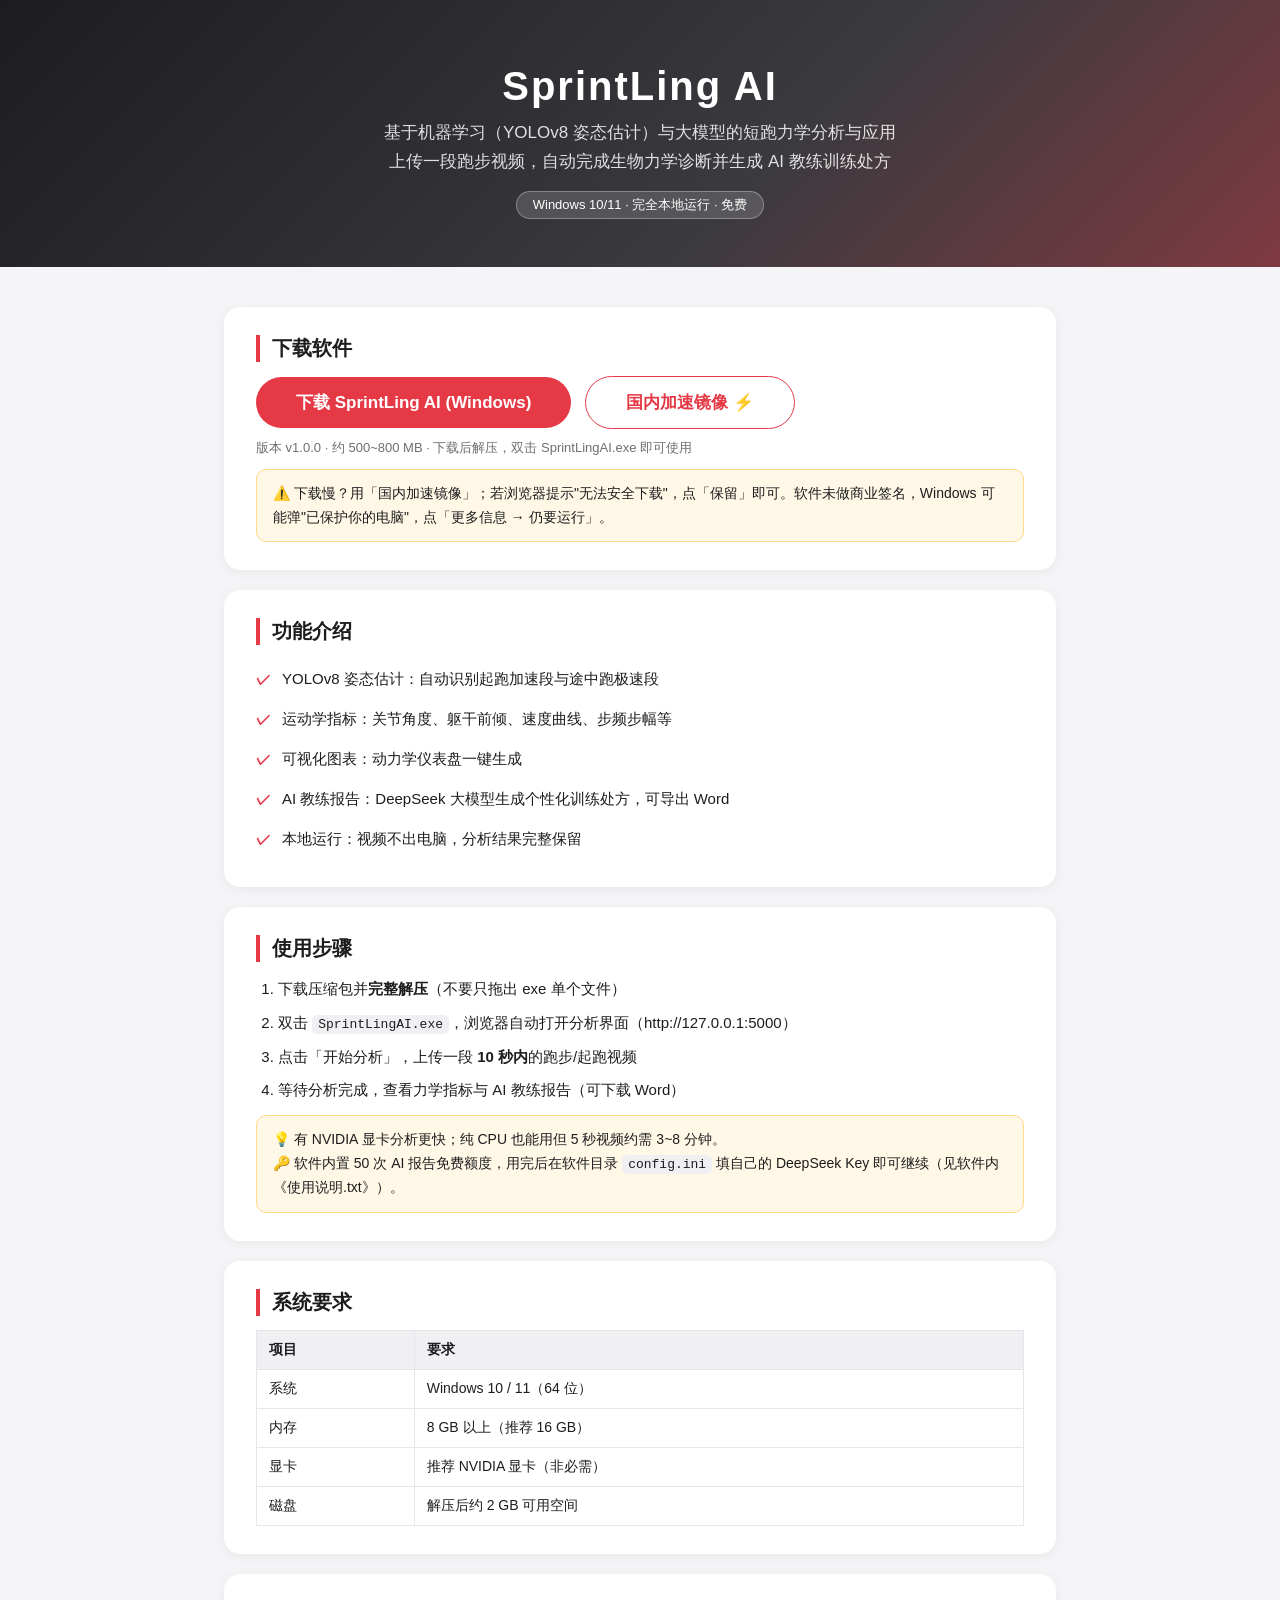
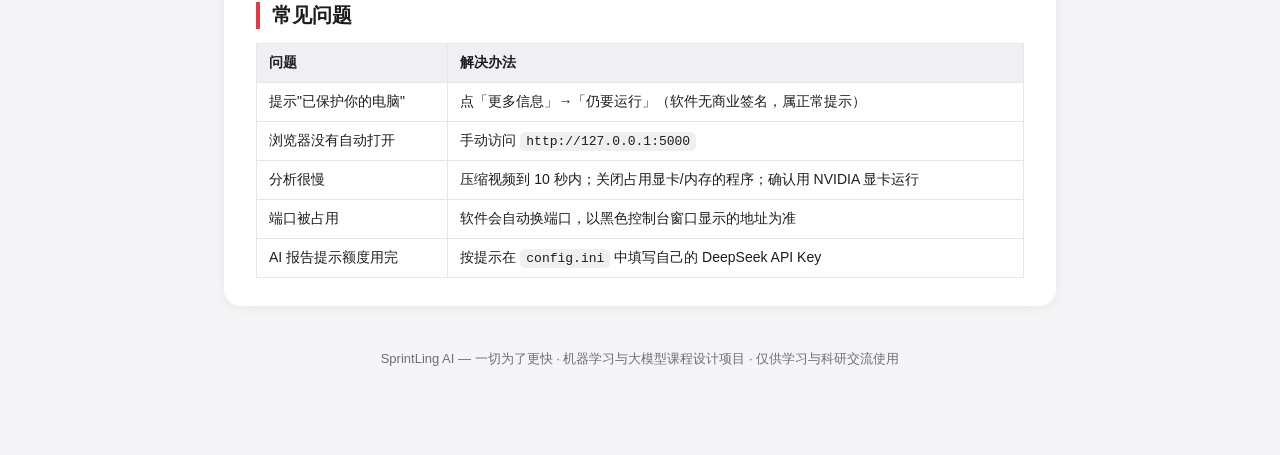
==== index.html @ 76957a2b "add index.html" ====
<!DOCTYPE html>
<html lang="zh-CN">
<head>
<meta charset="UTF-8">
<meta name="viewport" content="width=device-width, initial-scale=1.0">
<title>SprintLing AI 下载中心 — 短跑力学分析与应用</title>
<style>
  :root { --red:#e63946; --dark:#1d1d1f; --gray:#6e6e73; --bg:#f5f5f7; }
  * { margin:0; padding:0; box-sizing:border-box; }
  body { font-family:"PingFang SC","Microsoft YaHei",-apple-system,sans-serif; background:var(--bg); color:var(--dark); }
  .hero { background:linear-gradient(135deg,#1d1d1f 0%,#3a3a3f 60%,#e63946 160%); color:#fff; padding:64px 24px 48px; text-align:center; }
  .hero h1 { font-size:40px; letter-spacing:2px; margin-bottom:10px; }
  .hero p { font-size:17px; opacity:.85; max-width:640px; margin:0 auto; line-height:1.7; }
  .badge { display:inline-block; background:rgba(255,255,255,.15); border:1px solid rgba(255,255,255,.3); border-radius:999px; padding:4px 16px; font-size:13px; margin-top:14px; }
  .wrap { max-width:880px; margin:0 auto; padding:40px 24px 64px; }
  .card { background:#fff; border-radius:16px; padding:28px 32px; margin-bottom:20px; box-shadow:0 2px 12px rgba(0,0,0,.06); }
  .card h2 { font-size:20px; margin-bottom:14px; border-left:4px solid var(--red); padding-left:12px; }
  .btn { display:inline-block; background:var(--red); color:#fff; text-decoration:none; font-size:17px; font-weight:600; padding:14px 40px; border-radius:999px; transition:.2s; }
  .btn:hover { transform:translateY(-2px); box-shadow:0 6px 20px rgba(230,57,70,.35); }
  .btn.ghost { background:transparent; border:1.5px solid var(--red); color:var(--red); }
  .dl-row { display:flex; gap:14px; flex-wrap:wrap; align-items:center; }
  .meta { font-size:13px; color:var(--gray); margin-top:10px; }
  ul.features { list-style:none; }
  ul.features li { padding:8px 0 8px 26px; position:relative; font-size:15px; line-height:1.6; }
  ul.features li::before { content:"✓"; position:absolute; left:0; color:var(--red); font-weight:700; }
  ol.steps { padding-left:22px; }
  ol.steps li { margin:8px 0; font-size:15px; line-height:1.7; }
  .tip { background:#fff8e6; border:1px solid #ffd88a; border-radius:10px; padding:12px 16px; font-size:14px; margin-top:12px; line-height:1.7; }
  table { width:100%; border-collapse:collapse; font-size:14px; }
  td, th { border:1px solid #e5e5ea; padding:10px 12px; text-align:left; }
  th { background:#f0f0f3; }
  .footer { text-align:center; color:var(--gray); font-size:13px; padding:24px; }
  code { background:#f0f0f3; padding:2px 6px; border-radius:5px; font-size:13px; }
</style>
</head>
<body>

<div class="hero">
  <h1>SprintLing AI</h1>
  <p>基于机器学习（YOLOv8 姿态估计）与大模型的短跑力学分析与应用<br>上传一段跑步视频，自动完成生物力学诊断并生成 AI 教练训练处方</p>
  <div class="badge">Windows 10/11 · 完全本地运行 · 免费</div>
</div>

<div class="wrap">

  <div class="card">
    <h2>下载软件</h2>
    <div class="dl-row">
      <a class="btn" id="direct-link" href="#" data-repo="https://github.com/runlin1113/sprintling-ai">下载 SprintLing AI (Windows)</a>
      <a class="btn ghost" id="mirror-link" href="#" target="_blank" rel="noopener">国内加速镜像 ⚡</a>
    </div>
    <div class="meta" id="file-meta">版本 v1.0.0 · 约 500~800 MB · 下载后解压，双击 SprintLingAI.exe 即可使用</div>
    <div class="tip">⚠️ 下载慢？用「国内加速镜像」；若浏览器提示"无法安全下载"，点「保留」即可。软件未做商业签名，Windows 可能弹"已保护你的电脑"，点「更多信息 → 仍要运行」。</div>
  </div>

  <div class="card">
    <h2>功能介绍</h2>
    <ul class="features">
      <li>YOLOv8 姿态估计：自动识别起跑加速段与途中跑极速段</li>
      <li>运动学指标：关节角度、躯干前倾、速度曲线、步频步幅等</li>
      <li>可视化图表：动力学仪表盘一键生成</li>
      <li>AI 教练报告：DeepSeek 大模型生成个性化训练处方，可导出 Word</li>
      <li>本地运行：视频不出电脑，分析结果完整保留</li>
    </ul>
  </div>

  <div class="card">
    <h2>使用步骤</h2>
    <ol class="steps">
      <li>下载压缩包并<strong>完整解压</strong>（不要只拖出 exe 单个文件）</li>
      <li>双击 <code>SprintLingAI.exe</code>，浏览器自动打开分析界面（http://127.0.0.1:5000）</li>
      <li>点击「开始分析」，上传一段 <strong>10 秒内</strong>的跑步/起跑视频</li>
      <li>等待分析完成，查看力学指标与 AI 教练报告（可下载 Word）</li>
    </ol>
    <div class="tip">💡 有 NVIDIA 显卡分析更快；纯 CPU 也能用但 5 秒视频约需 3~8 分钟。<br>🔑 软件内置 50 次 AI 报告免费额度，用完后在软件目录 <code>config.ini</code> 填自己的 DeepSeek Key 即可继续（见软件内《使用说明.txt》）。</div>
  </div>

  <div class="card">
    <h2>系统要求</h2>
    <table>
      <tr><th>项目</th><th>要求</th></tr>
      <tr><td>系统</td><td>Windows 10 / 11（64 位）</td></tr>
      <tr><td>内存</td><td>8 GB 以上（推荐 16 GB）</td></tr>
      <tr><td>显卡</td><td>推荐 NVIDIA 显卡（非必需）</td></tr>
      <tr><td>磁盘</td><td>解压后约 2 GB 可用空间</td></tr>
    </table>
  </div>

  <div class="card">
    <h2>常见问题</h2>
    <table>
      <tr><th>问题</th><th>解决办法</th></tr>
      <tr><td>提示"已保护你的电脑"</td><td>点「更多信息」→「仍要运行」（软件无商业签名，属正常提示）</td></tr>
      <tr><td>浏览器没有自动打开</td><td>手动访问 <code>http://127.0.0.1:5000</code></td></tr>
      <tr><td>分析很慢</td><td>压缩视频到 10 秒内；关闭占用显卡/内存的程序；确认用 NVIDIA 显卡运行</td></tr>
      <tr><td>端口被占用</td><td>软件会自动换端口，以黑色控制台窗口显示的地址为准</td></tr>
      <tr><td>AI 报告提示额度用完</td><td>按提示在 <code>config.ini</code> 中填写自己的 DeepSeek API Key</td></tr>
    </table>
  </div>

  <div class="footer">SprintLing AI — 一切为了更快 · 机器学习与大模型课程设计项目 · 仅供学习与科研交流使用</div>
</div>

<script>
  // 下载链接在页面发布后由发布脚本注入（GitHub Release 资产直链 + ghproxy 镜像）
  // 兜底：无注入时跳转仓库 Release 页
  (function(){
    var base = document.getElementById('direct-link').getAttribute('data-repo');
    if (!base) return;
    var asset = base + '/releases/latest/download/SprintLingAI_Windows_v1.0.0.zip';
    document.getElementById('direct-link').href = asset;
    document.getElementById('mirror-link').href = 'https://ghproxy.net/' + asset;
  })();
</script>
</body>
</html>
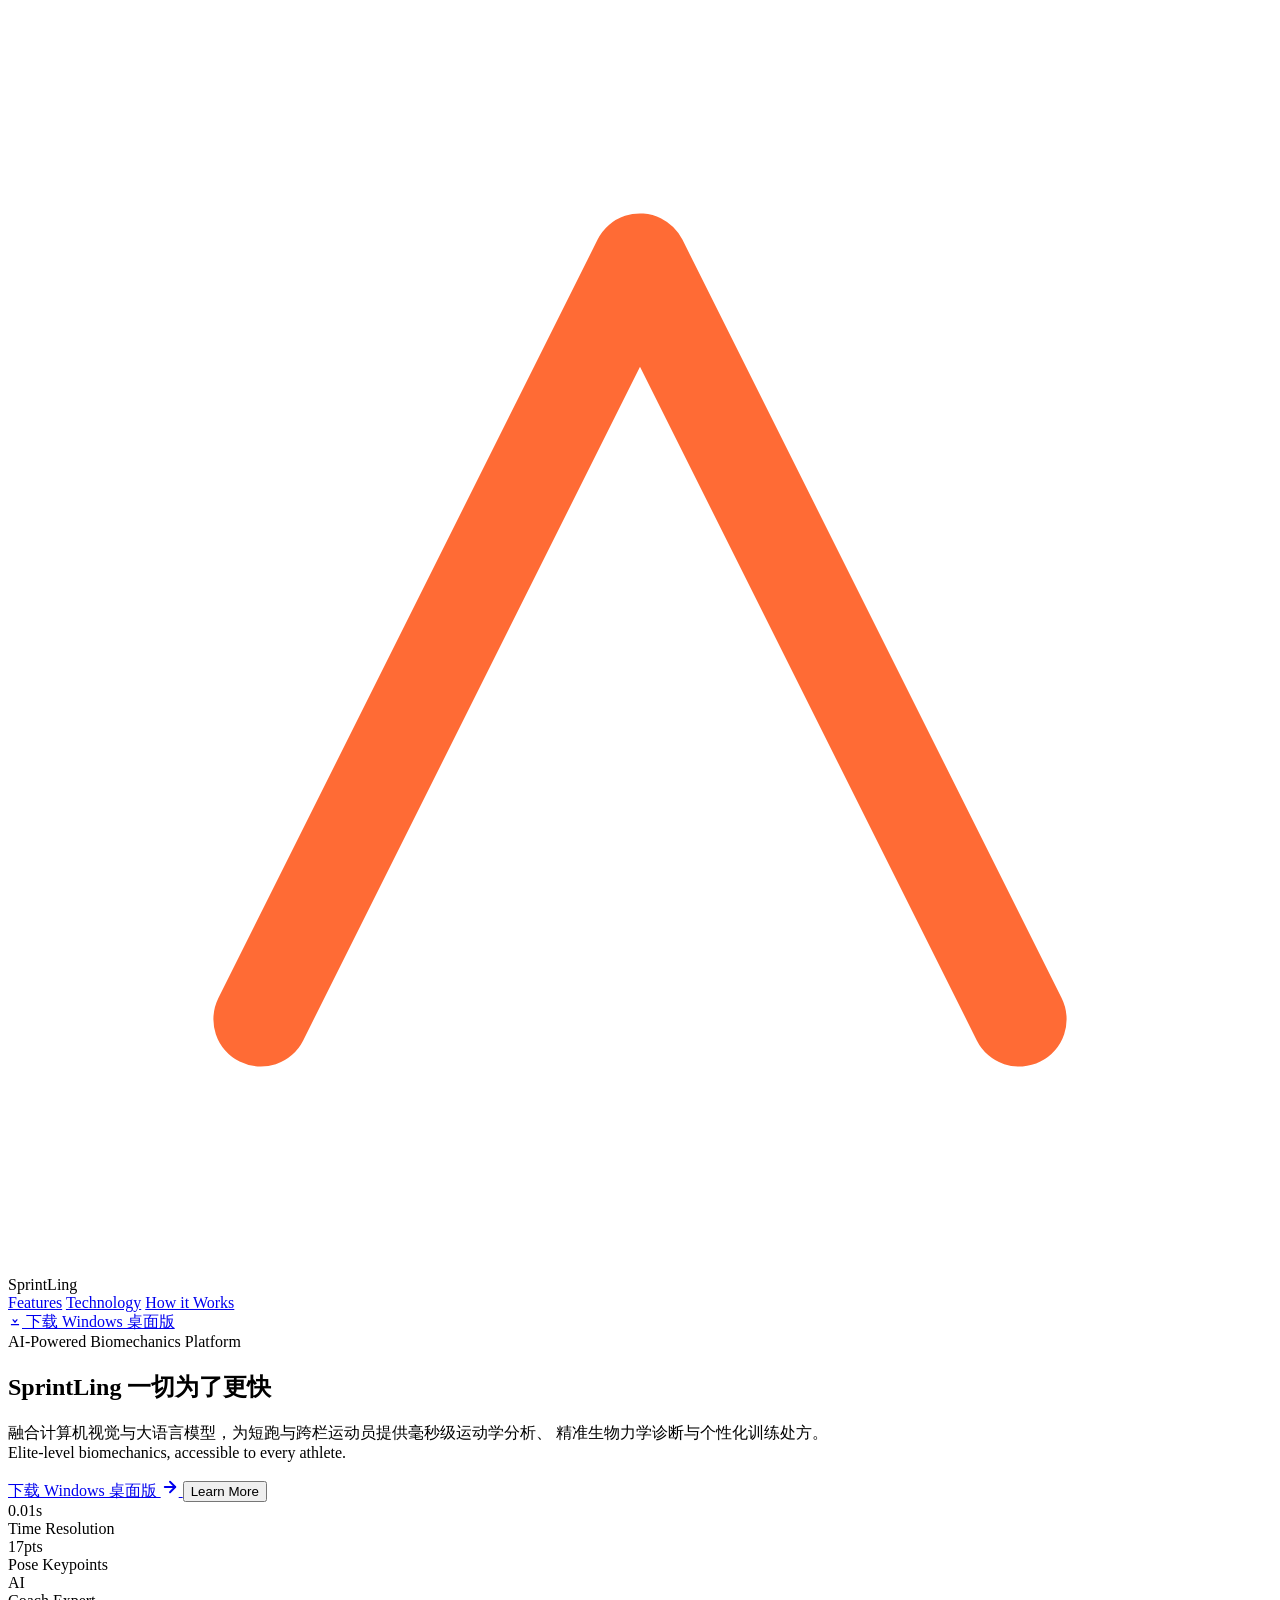
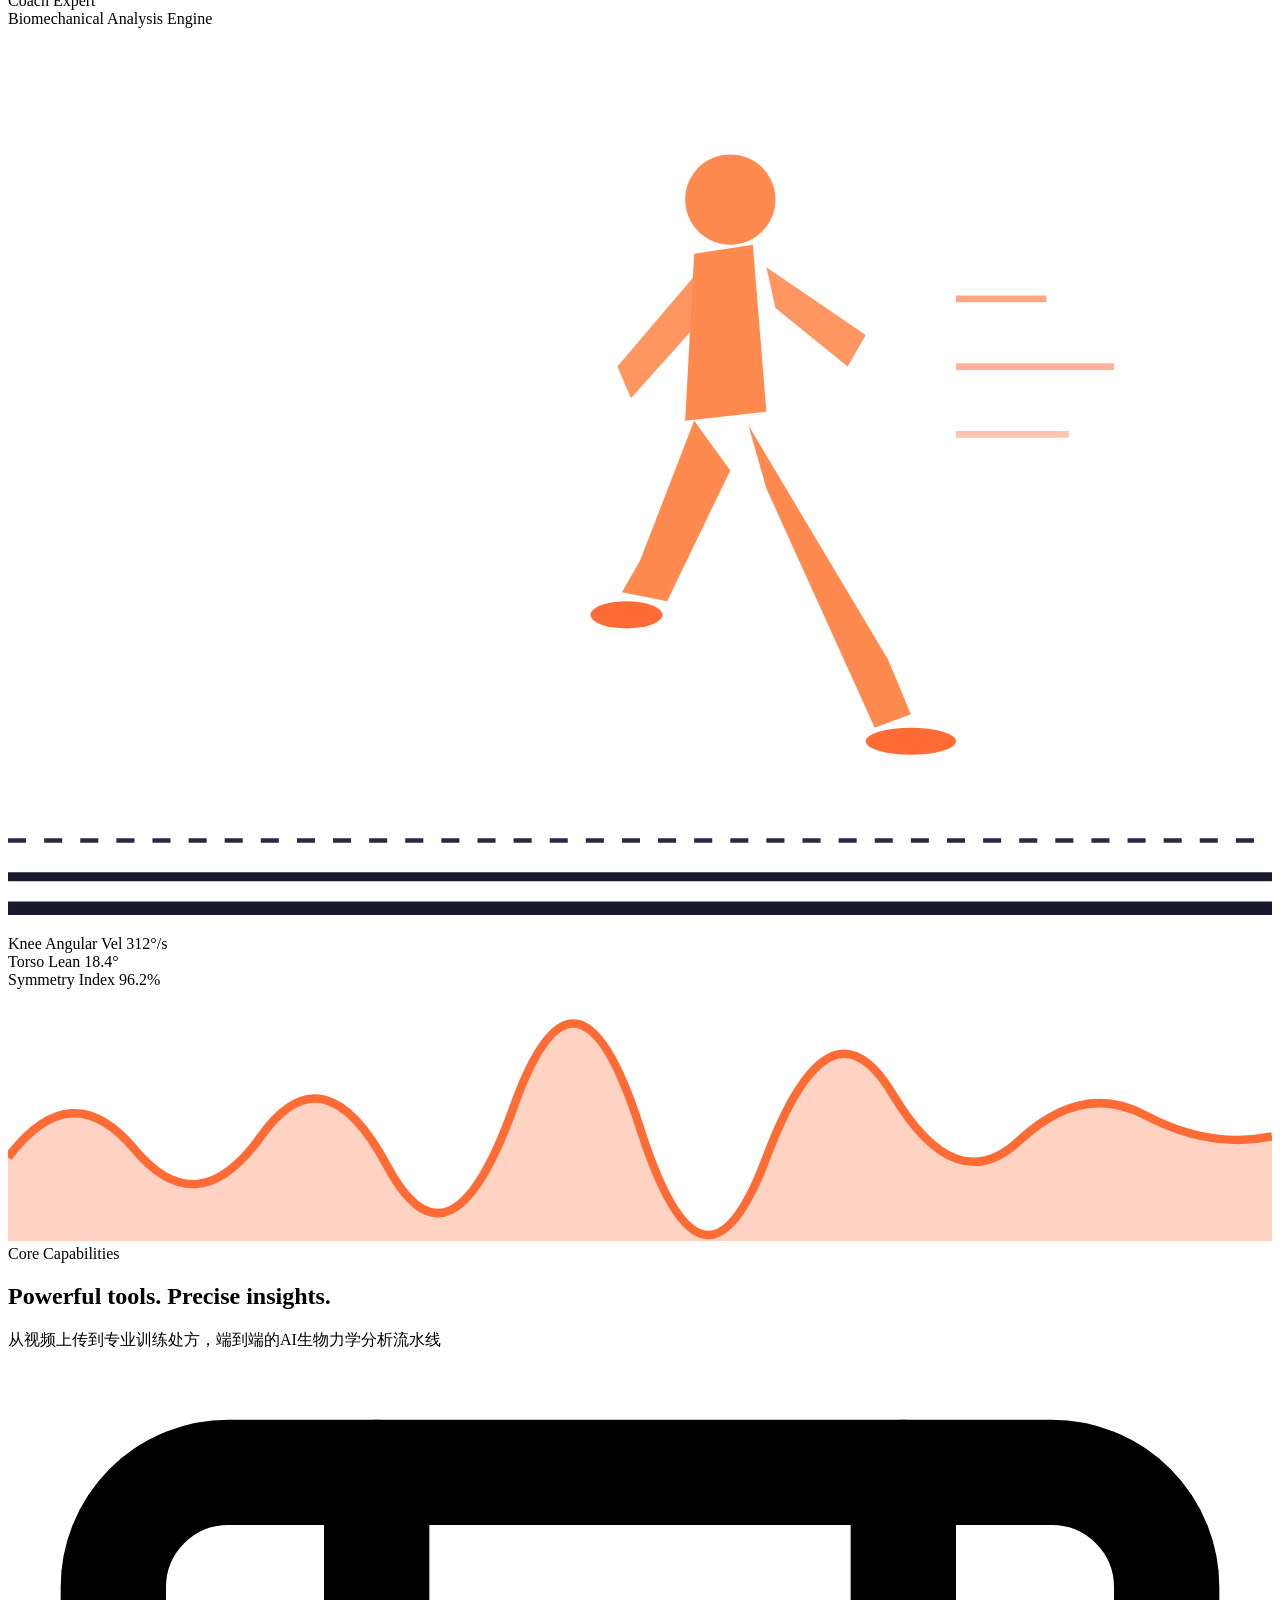
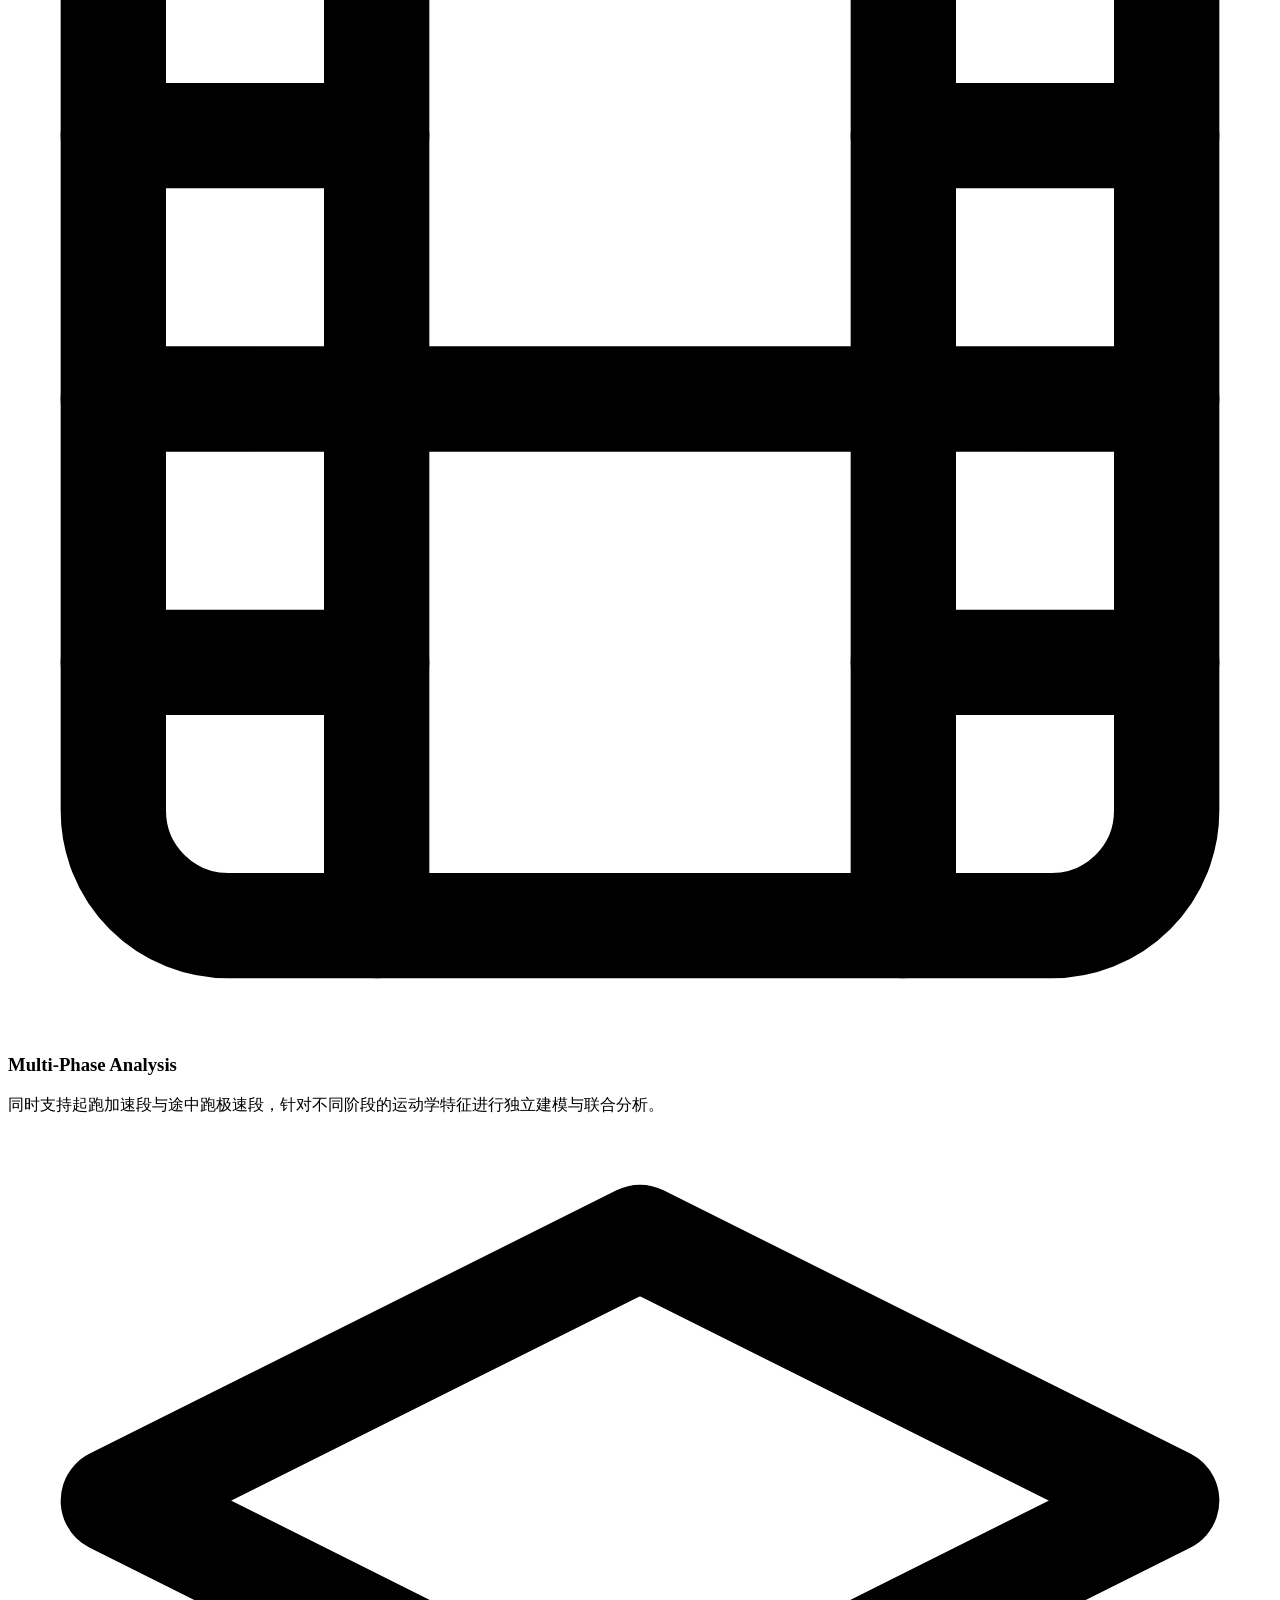
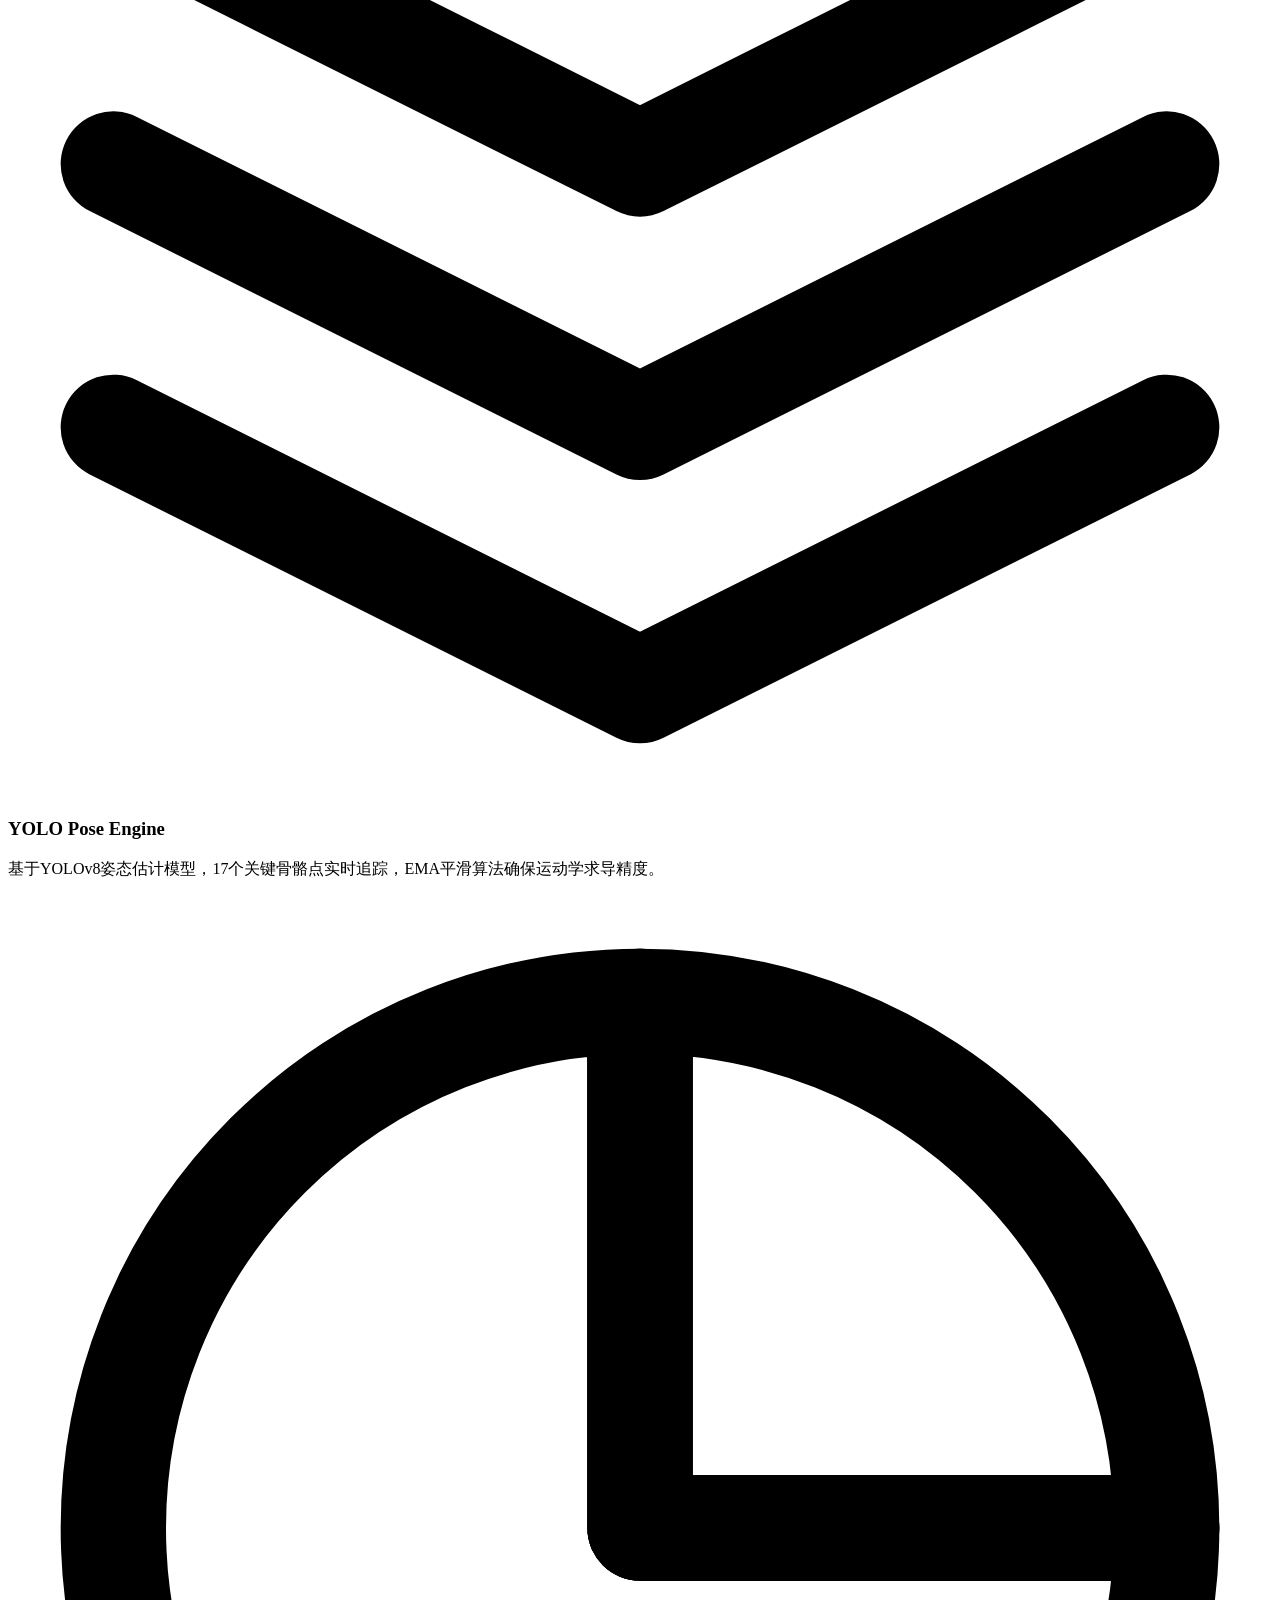
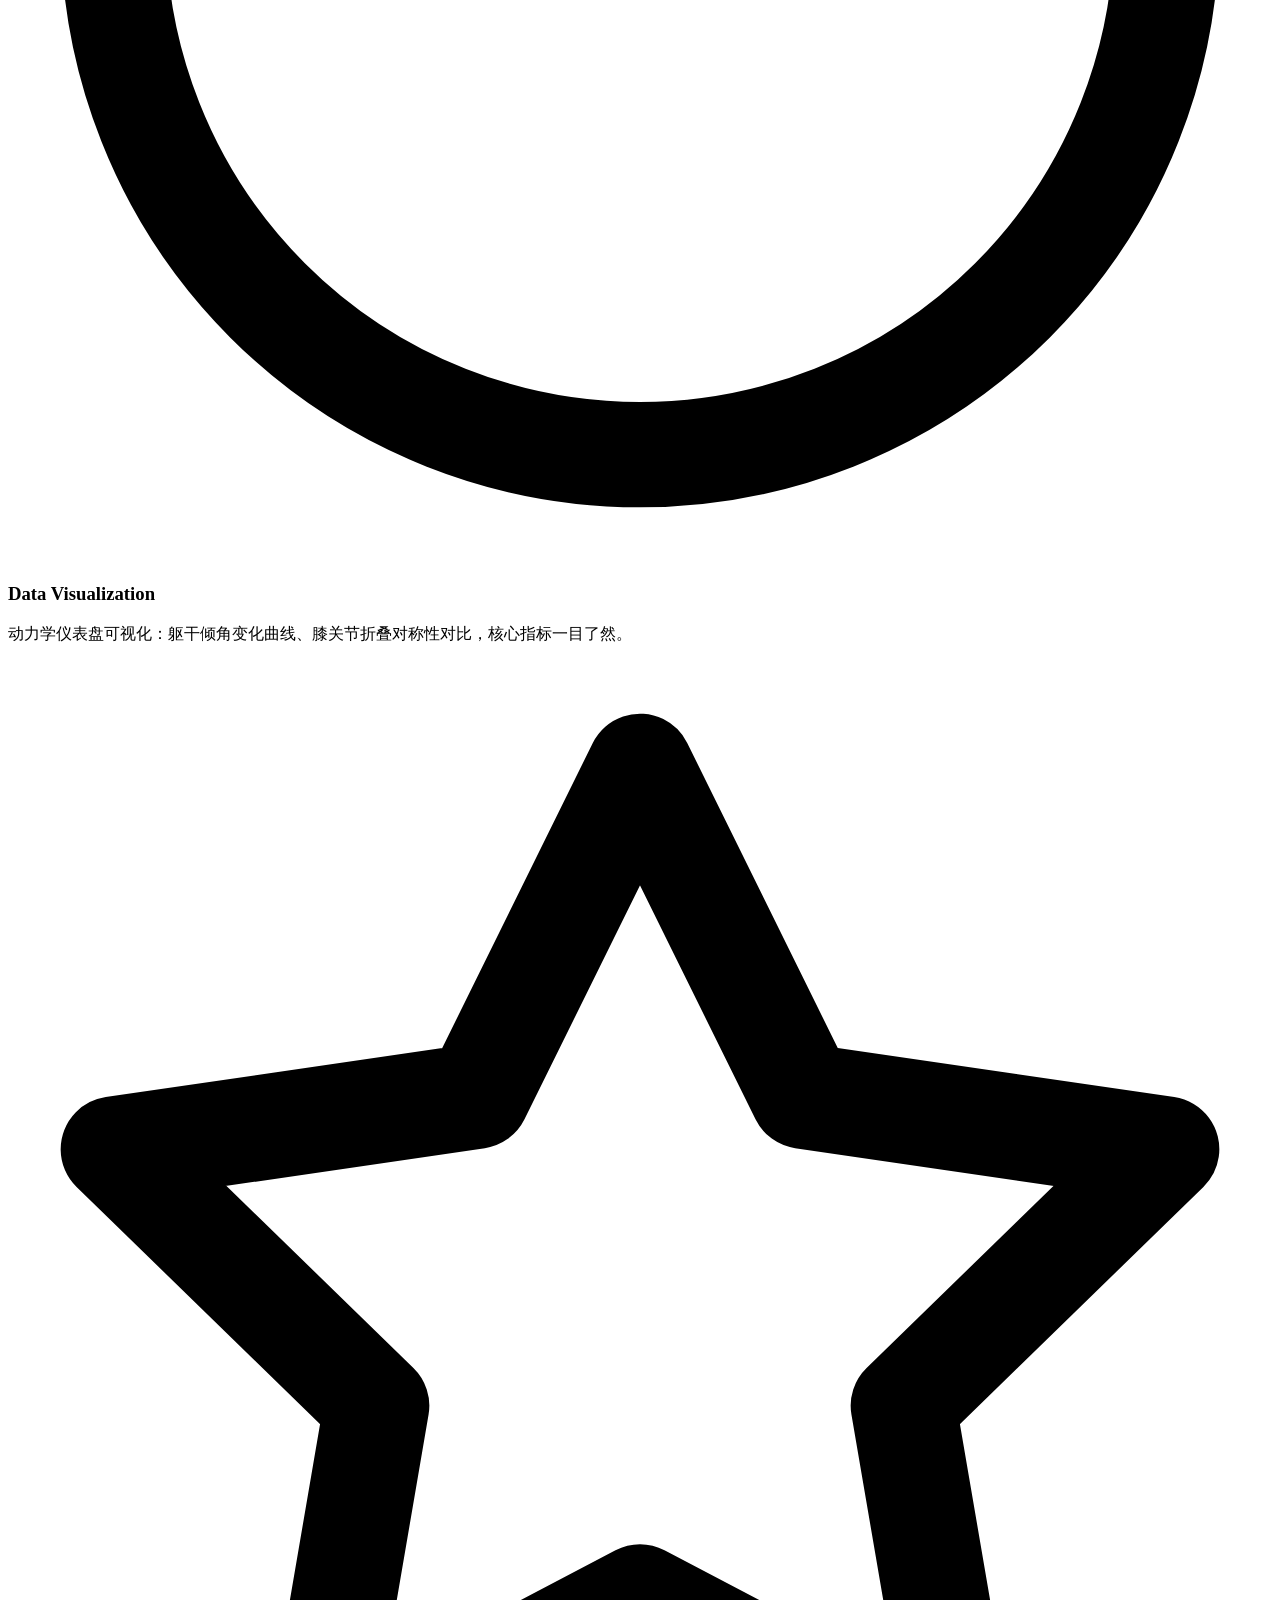
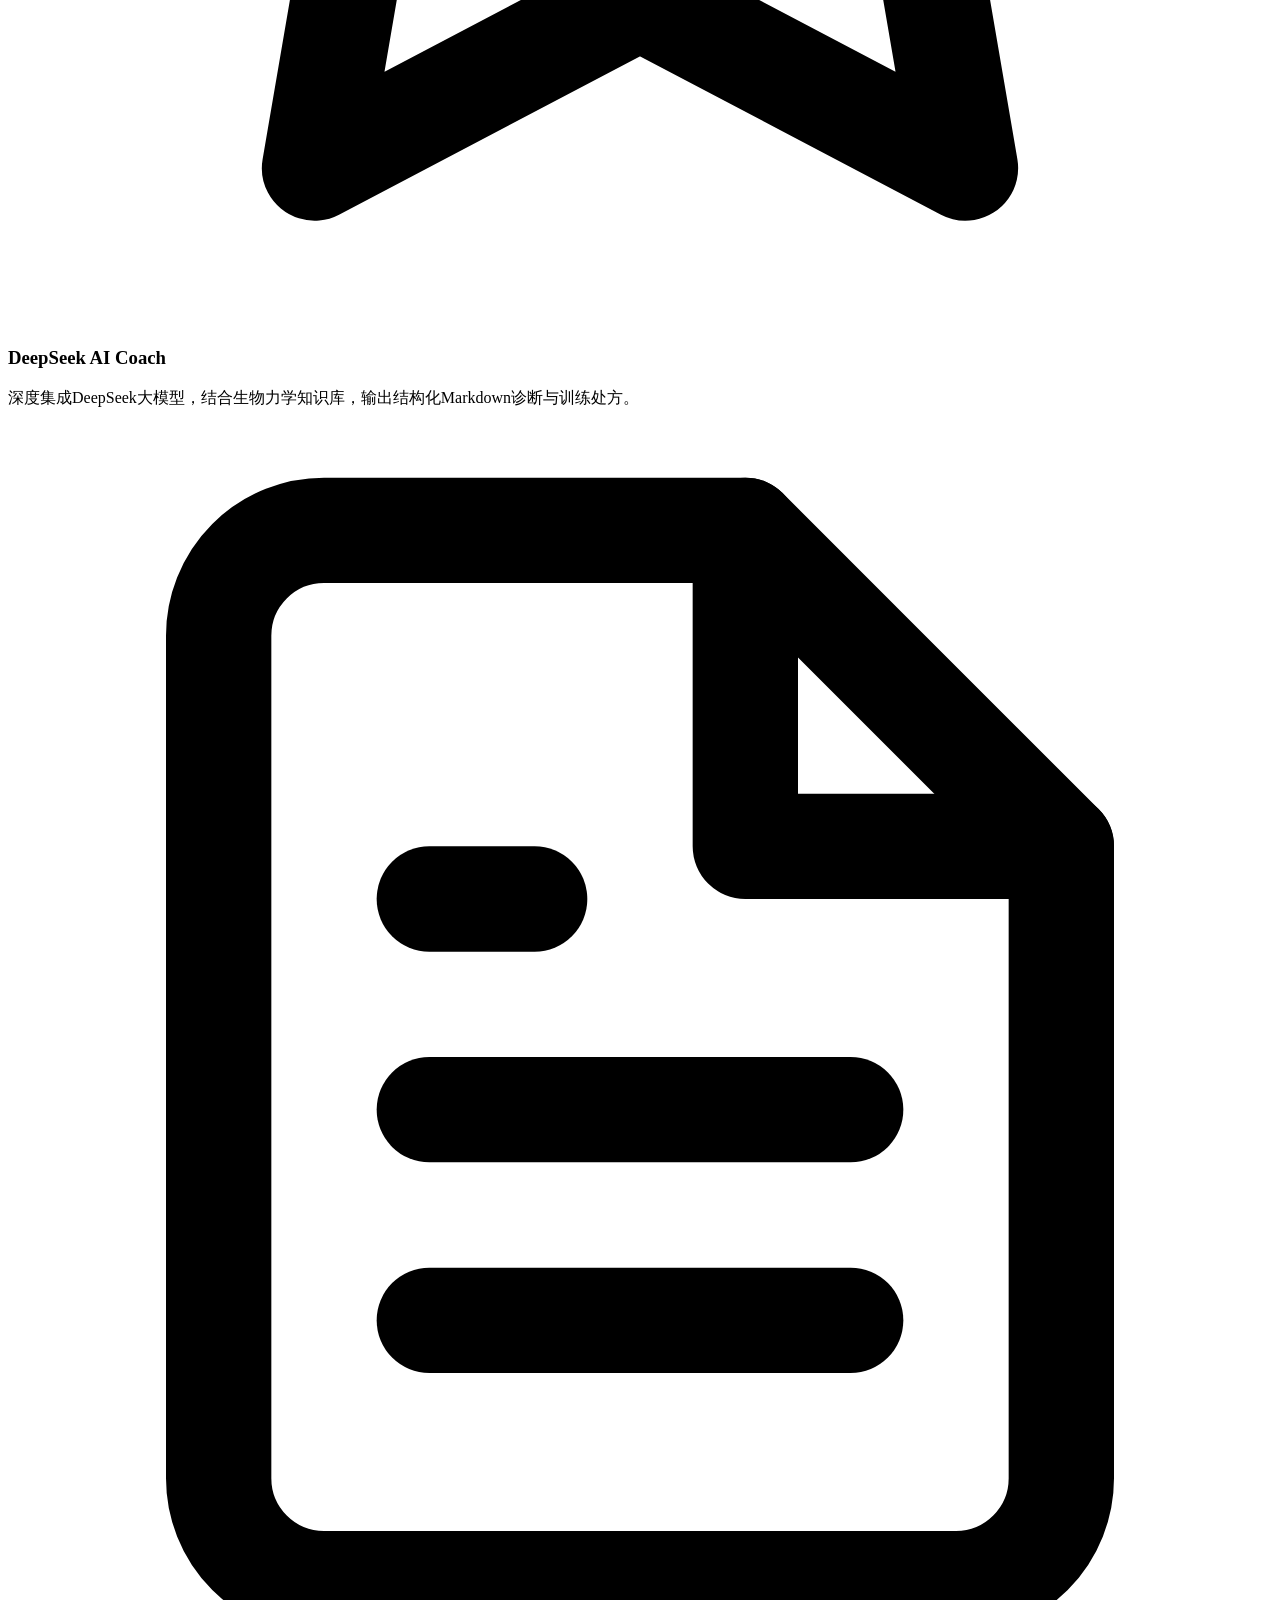
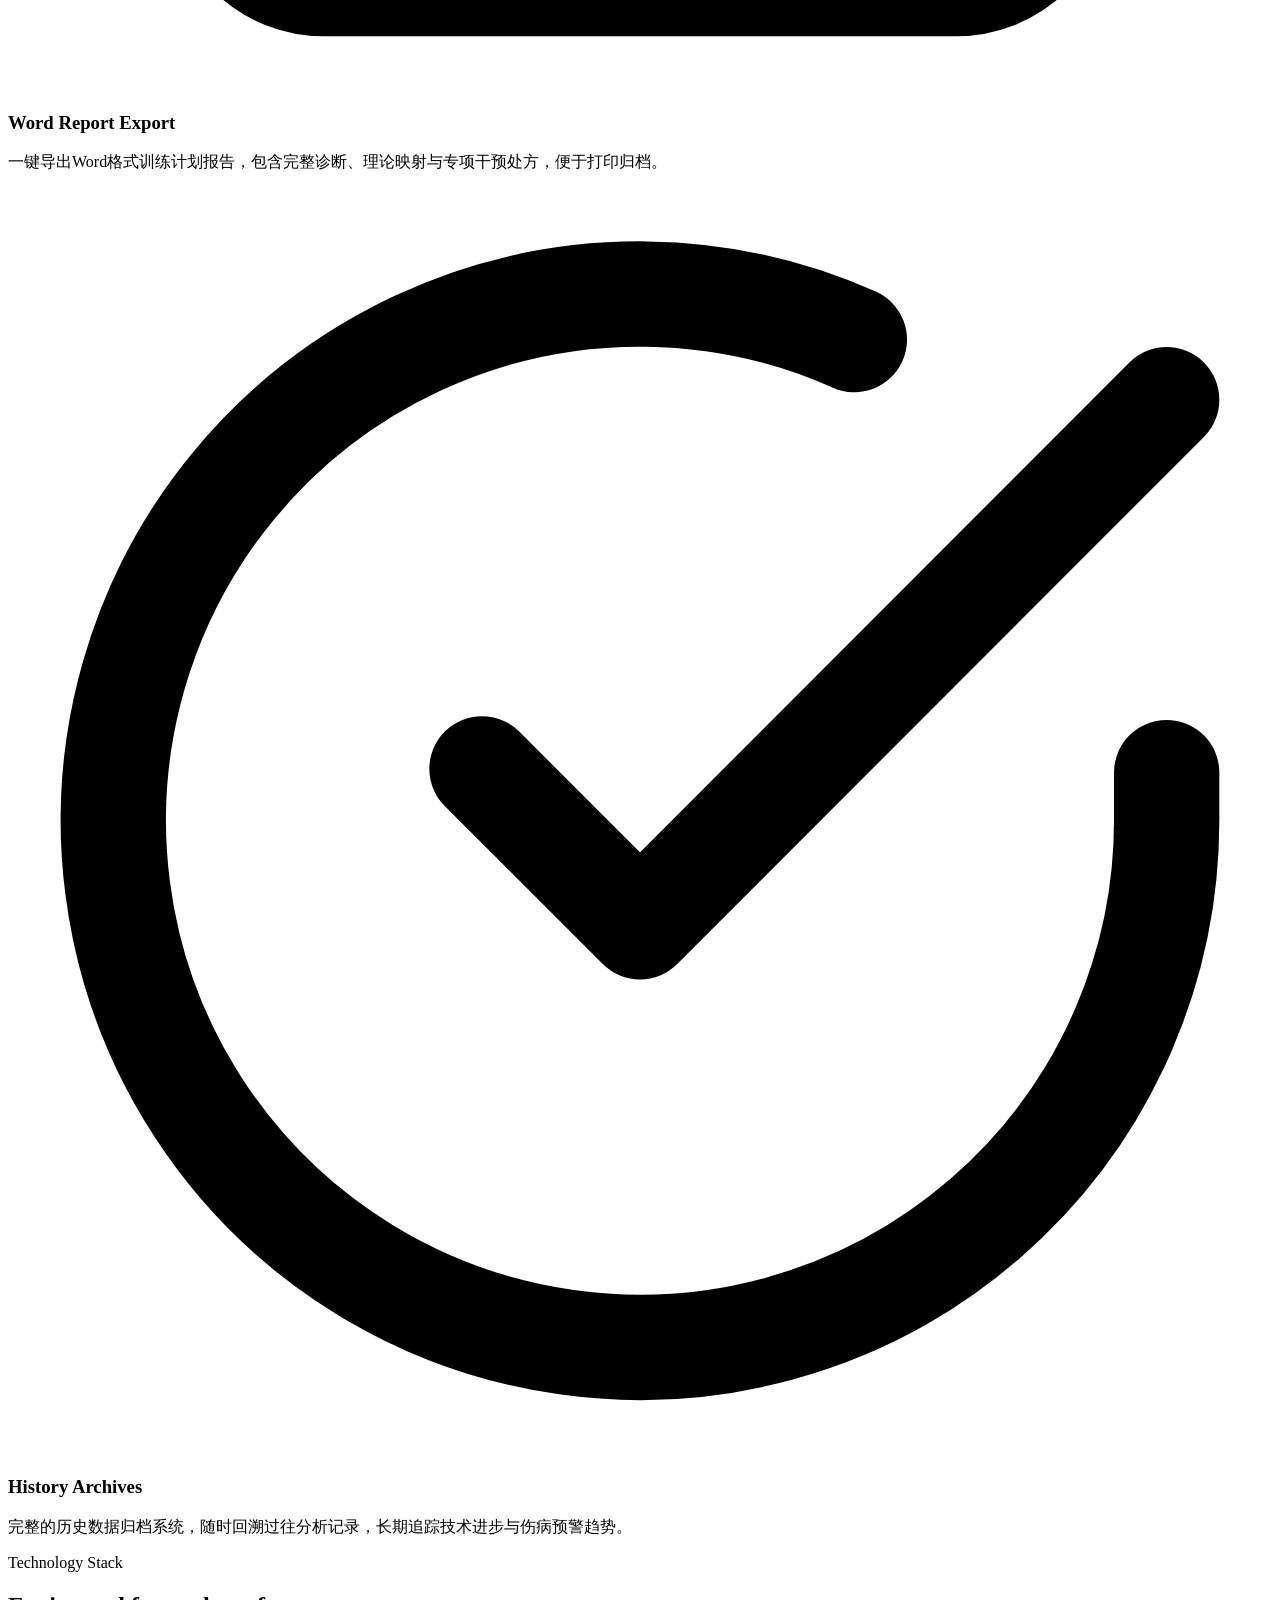
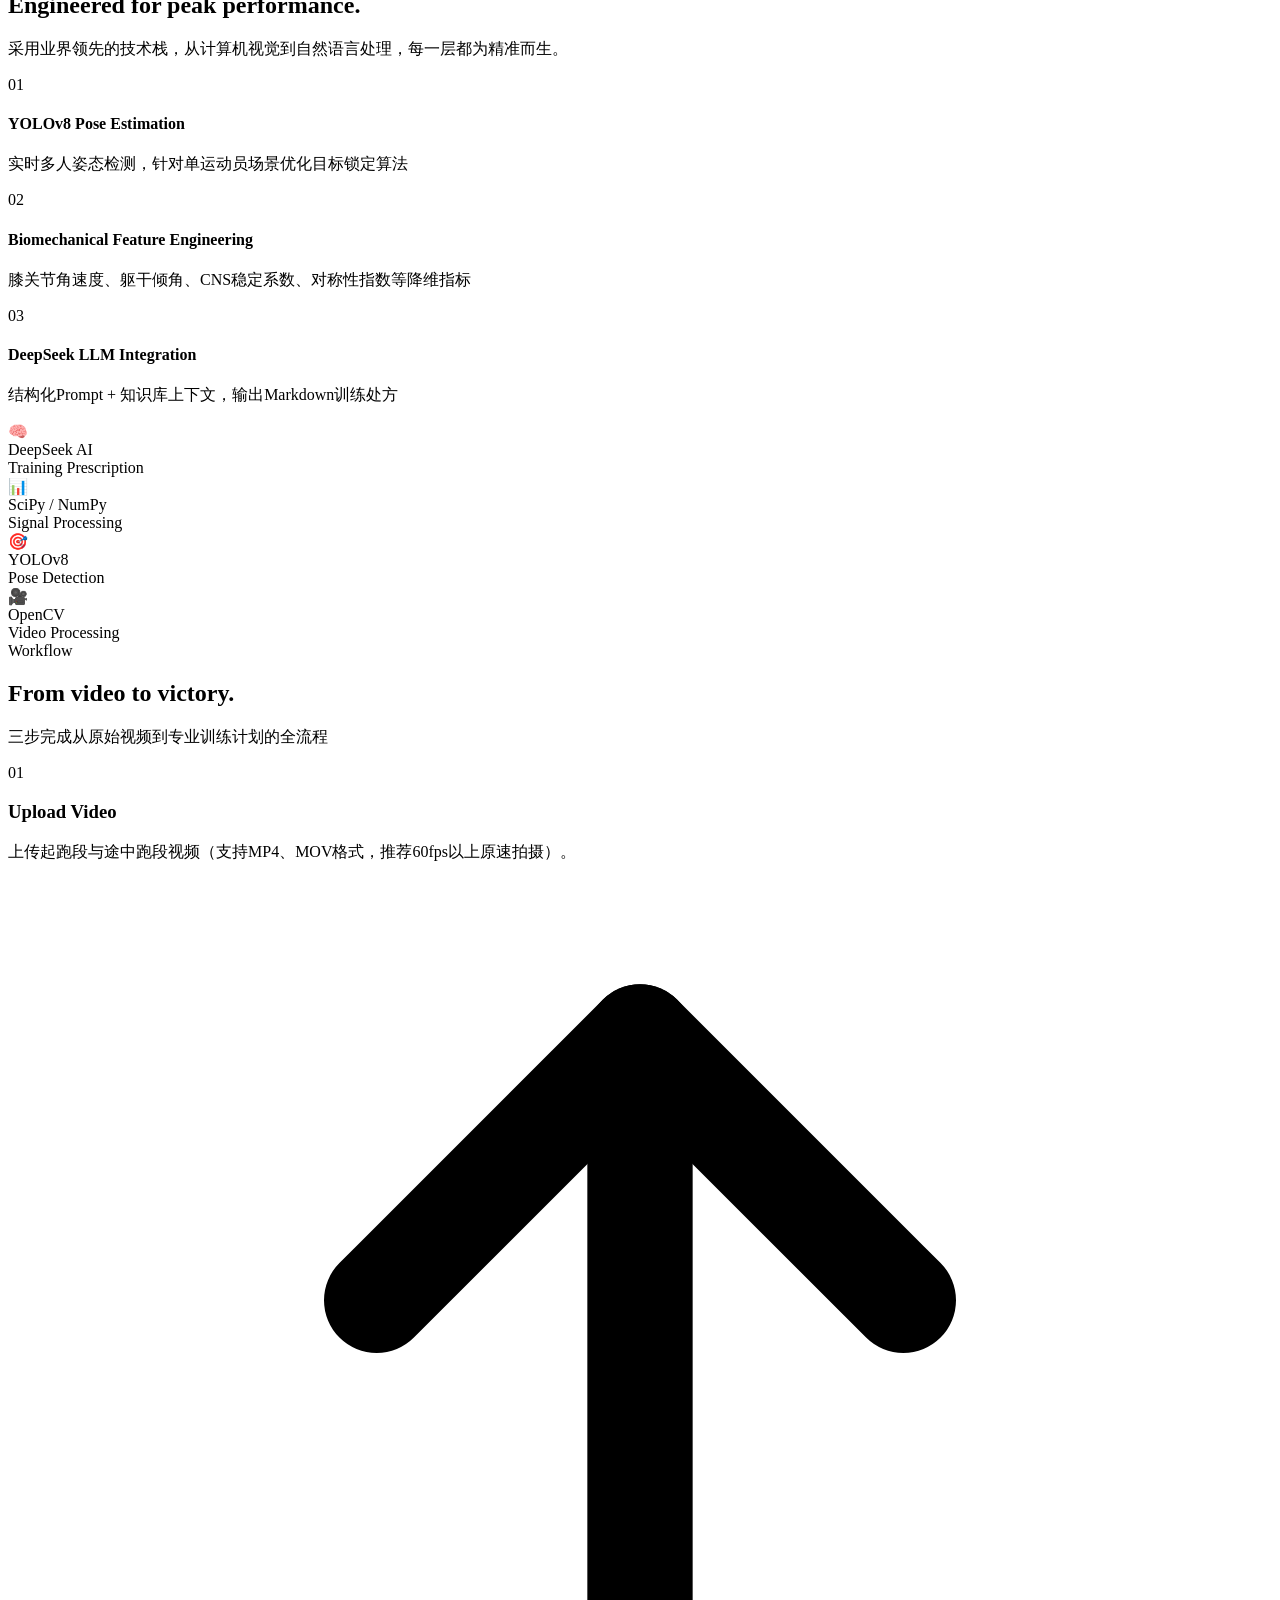
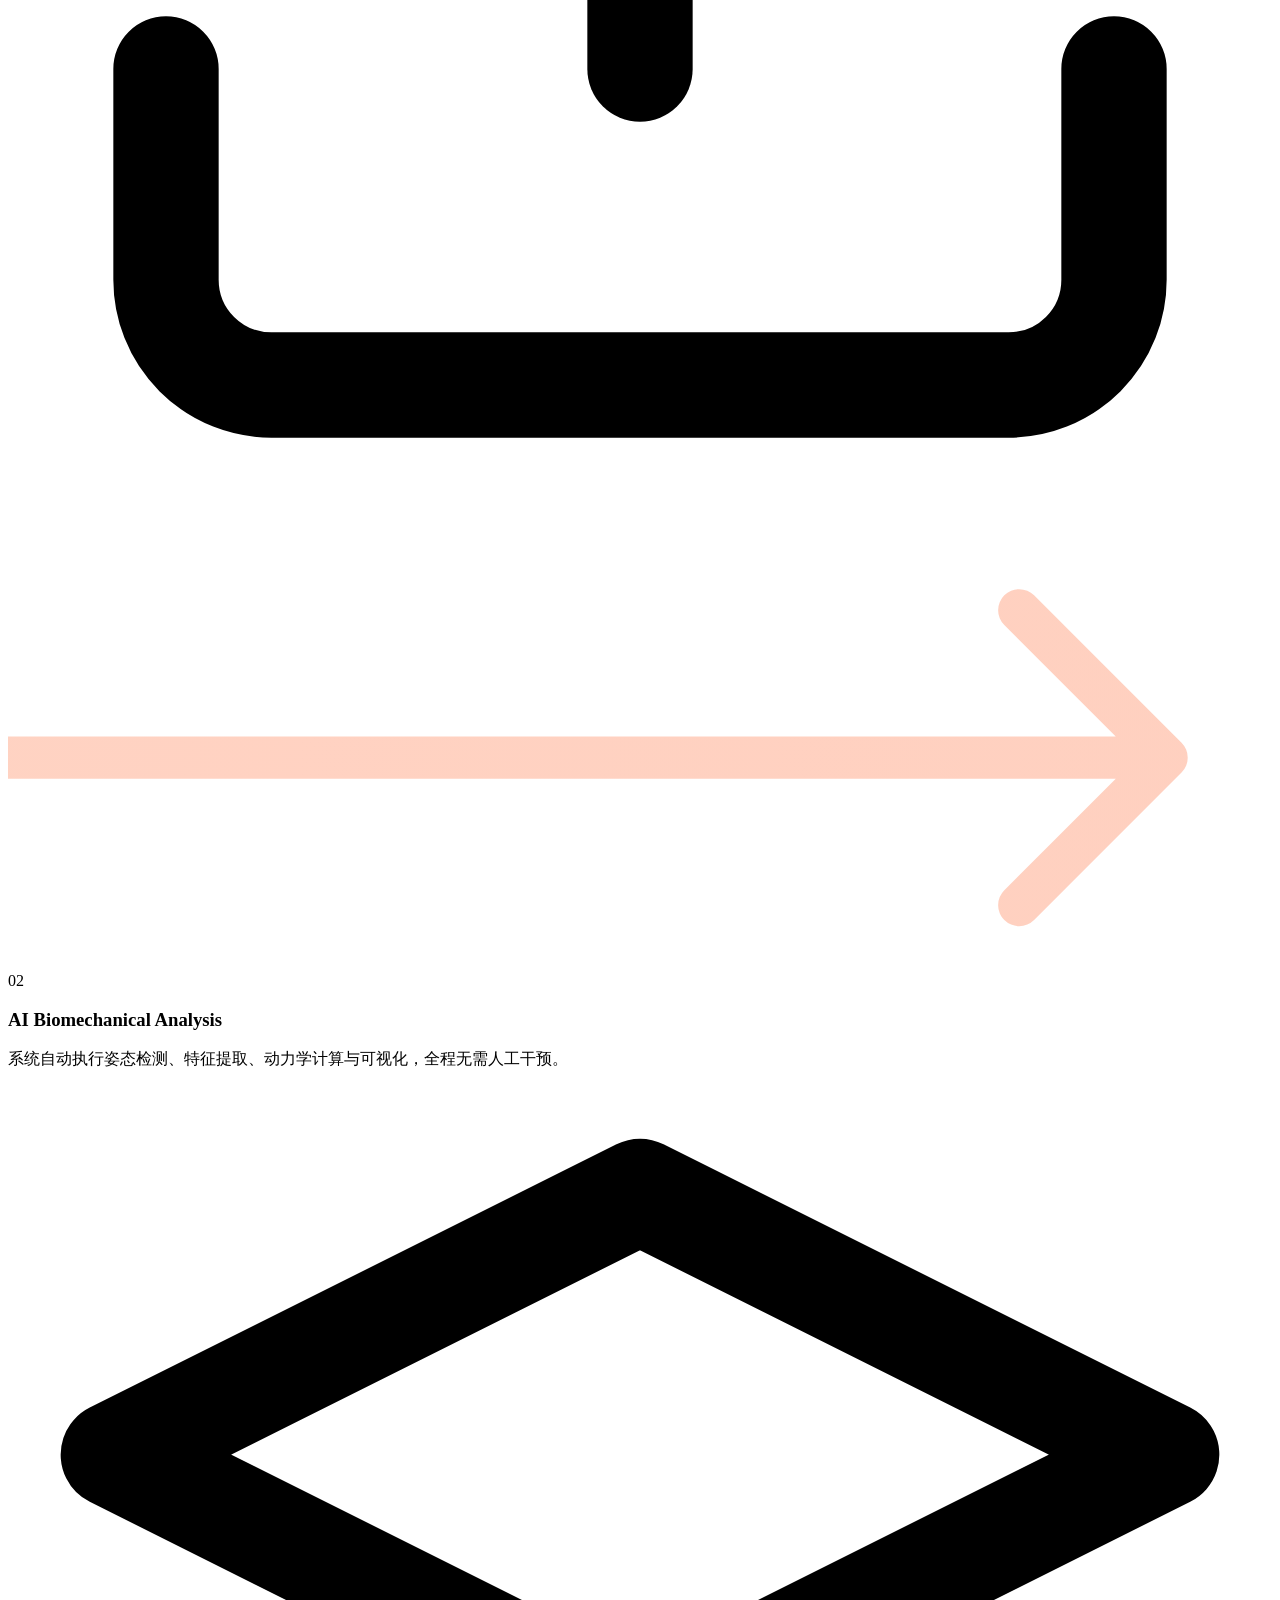
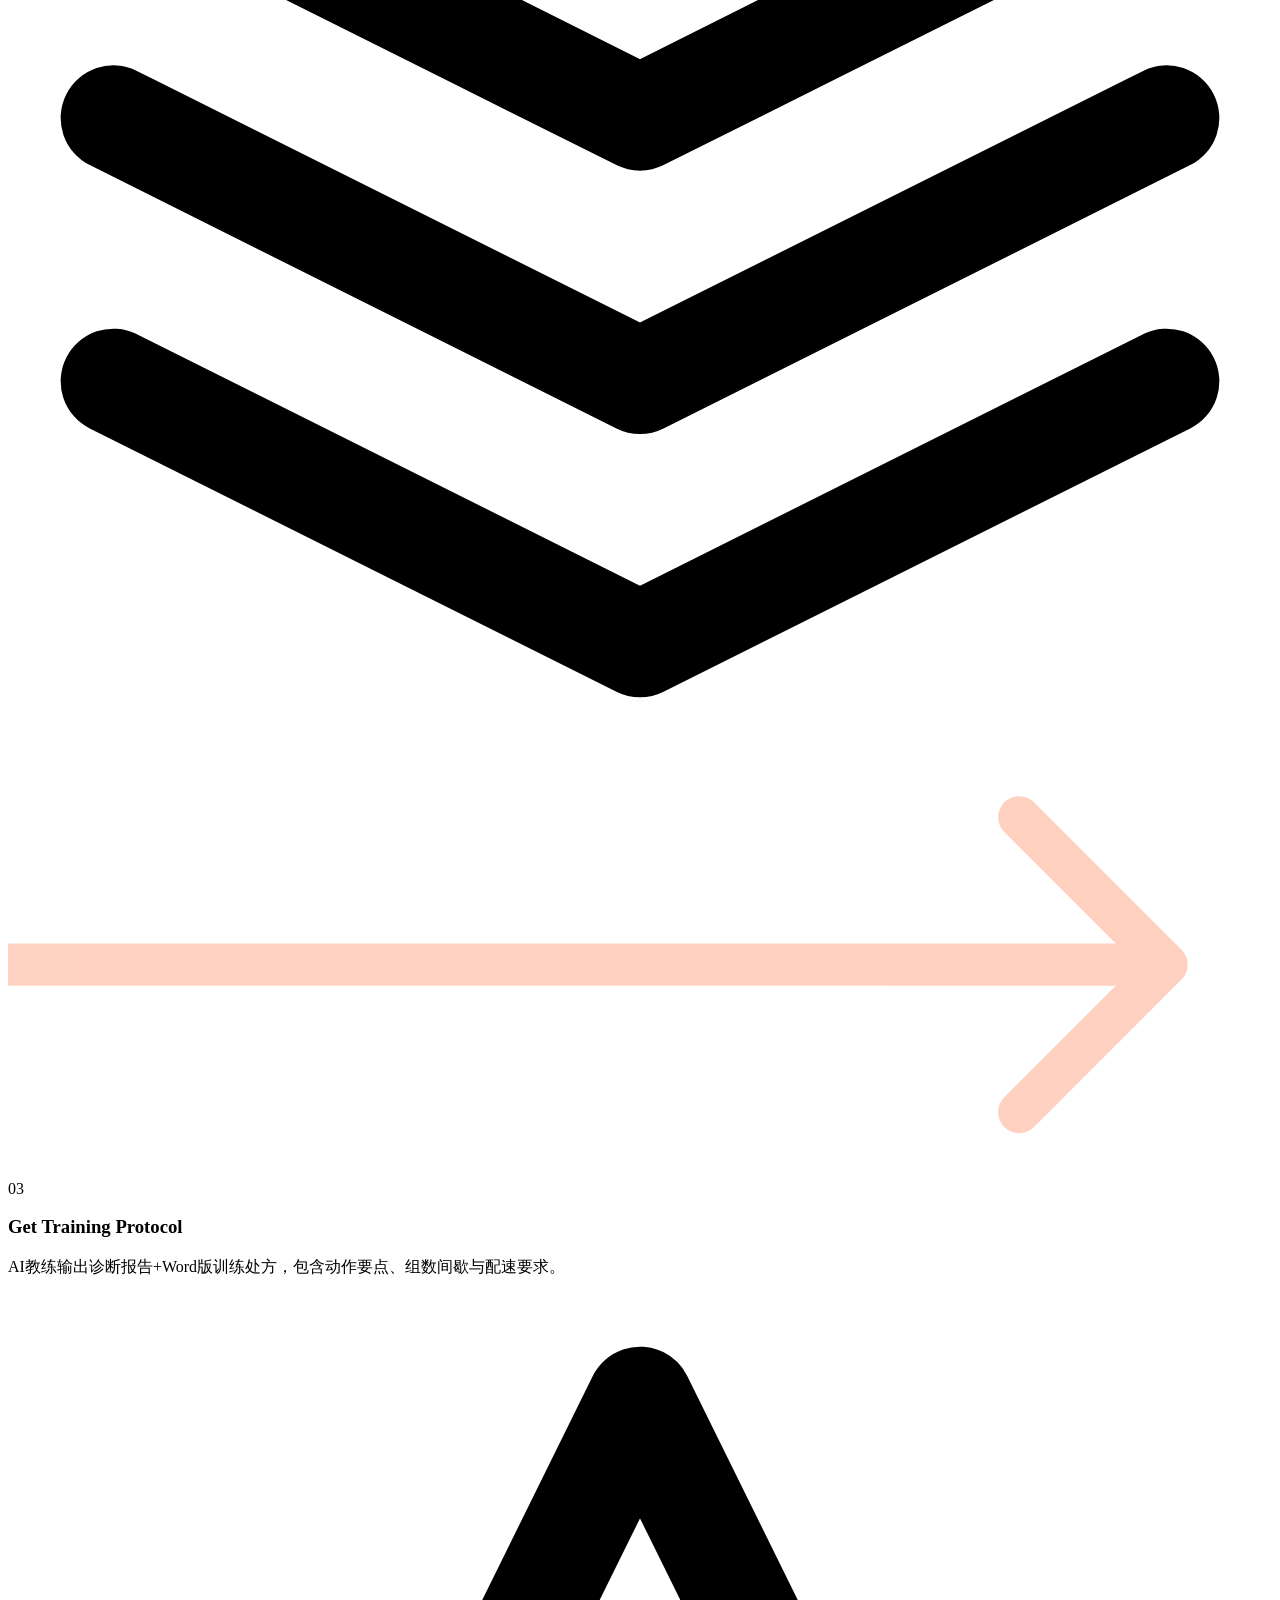
==== commit 43e23b71: "官网首页：静态展示版（含下载入口）" ====
--- a/index.html
+++ b/index.html
@@ -1,116 +1,455 @@
-<!DOCTYPE html>
-<html lang="zh-CN">
-<head>
-<meta charset="UTF-8">
-<meta name="viewport" content="width=device-width, initial-scale=1.0">
-<title>SprintLing AI 下载中心 — 短跑力学分析与应用</title>
-<style>
-  :root { --red:#e63946; --dark:#1d1d1f; --gray:#6e6e73; --bg:#f5f5f7; }
-  * { margin:0; padding:0; box-sizing:border-box; }
-  body { font-family:"PingFang SC","Microsoft YaHei",-apple-system,sans-serif; background:var(--bg); color:var(--dark); }
-  .hero { background:linear-gradient(135deg,#1d1d1f 0%,#3a3a3f 60%,#e63946 160%); color:#fff; padding:64px 24px 48px; text-align:center; }
-  .hero h1 { font-size:40px; letter-spacing:2px; margin-bottom:10px; }
-  .hero p { font-size:17px; opacity:.85; max-width:640px; margin:0 auto; line-height:1.7; }
-  .badge { display:inline-block; background:rgba(255,255,255,.15); border:1px solid rgba(255,255,255,.3); border-radius:999px; padding:4px 16px; font-size:13px; margin-top:14px; }
-  .wrap { max-width:880px; margin:0 auto; padding:40px 24px 64px; }
-  .card { background:#fff; border-radius:16px; padding:28px 32px; margin-bottom:20px; box-shadow:0 2px 12px rgba(0,0,0,.06); }
-  .card h2 { font-size:20px; margin-bottom:14px; border-left:4px solid var(--red); padding-left:12px; }
-  .btn { display:inline-block; background:var(--red); color:#fff; text-decoration:none; font-size:17px; font-weight:600; padding:14px 40px; border-radius:999px; transition:.2s; }
-  .btn:hover { transform:translateY(-2px); box-shadow:0 6px 20px rgba(230,57,70,.35); }
-  .btn.ghost { background:transparent; border:1.5px solid var(--red); color:var(--red); }
-  .dl-row { display:flex; gap:14px; flex-wrap:wrap; align-items:center; }
-  .meta { font-size:13px; color:var(--gray); margin-top:10px; }
-  ul.features { list-style:none; }
-  ul.features li { padding:8px 0 8px 26px; position:relative; font-size:15px; line-height:1.6; }
-  ul.features li::before { content:"✓"; position:absolute; left:0; color:var(--red); font-weight:700; }
-  ol.steps { padding-left:22px; }
-  ol.steps li { margin:8px 0; font-size:15px; line-height:1.7; }
-  .tip { background:#fff8e6; border:1px solid #ffd88a; border-radius:10px; padding:12px 16px; font-size:14px; margin-top:12px; line-height:1.7; }
-  table { width:100%; border-collapse:collapse; font-size:14px; }
-  td, th { border:1px solid #e5e5ea; padding:10px 12px; text-align:left; }
-  th { background:#f0f0f3; }
-  .footer { text-align:center; color:var(--gray); font-size:13px; padding:24px; }
-  code { background:#f0f0f3; padding:2px 6px; border-radius:5px; font-size:13px; }
-</style>
-</head>
-<body>
-
-<div class="hero">
-  <h1>SprintLing AI</h1>
-  <p>基于机器学习（YOLOv8 姿态估计）与大模型的短跑力学分析与应用<br>上传一段跑步视频，自动完成生物力学诊断并生成 AI 教练训练处方</p>
-  <div class="badge">Windows 10/11 · 完全本地运行 · 免费</div>
-</div>
-
-<div class="wrap">
-
-  <div class="card">
-    <h2>下载软件</h2>
-    <div class="dl-row">
-      <a class="btn" id="direct-link" href="#" data-repo="https://github.com/runlin1113/sprintling-ai">下载 SprintLing AI (Windows)</a>
-      <a class="btn ghost" id="mirror-link" href="#" target="_blank" rel="noopener">国内加速镜像 ⚡</a>
-    </div>
-    <div class="meta" id="file-meta">版本 v1.0.0 · 约 500~800 MB · 下载后解压，双击 SprintLingAI.exe 即可使用</div>
-    <div class="tip">⚠️ 下载慢？用「国内加速镜像」；若浏览器提示"无法安全下载"，点「保留」即可。软件未做商业签名，Windows 可能弹"已保护你的电脑"，点「更多信息 → 仍要运行」。</div>
-  </div>
-
-  <div class="card">
-    <h2>功能介绍</h2>
-    <ul class="features">
-      <li>YOLOv8 姿态估计：自动识别起跑加速段与途中跑极速段</li>
-      <li>运动学指标：关节角度、躯干前倾、速度曲线、步频步幅等</li>
-      <li>可视化图表：动力学仪表盘一键生成</li>
-      <li>AI 教练报告：DeepSeek 大模型生成个性化训练处方，可导出 Word</li>
-      <li>本地运行：视频不出电脑，分析结果完整保留</li>
-    </ul>
-  </div>
-
-  <div class="card">
-    <h2>使用步骤</h2>
-    <ol class="steps">
-      <li>下载压缩包并<strong>完整解压</strong>（不要只拖出 exe 单个文件）</li>
-      <li>双击 <code>SprintLingAI.exe</code>，浏览器自动打开分析界面（http://127.0.0.1:5000）</li>
-      <li>点击「开始分析」，上传一段 <strong>10 秒内</strong>的跑步/起跑视频</li>
-      <li>等待分析完成，查看力学指标与 AI 教练报告（可下载 Word）</li>
-    </ol>
-    <div class="tip">💡 有 NVIDIA 显卡分析更快；纯 CPU 也能用但 5 秒视频约需 3~8 分钟。<br>🔑 软件内置 50 次 AI 报告免费额度，用完后在软件目录 <code>config.ini</code> 填自己的 DeepSeek Key 即可继续（见软件内《使用说明.txt》）。</div>
-  </div>
-
-  <div class="card">
-    <h2>系统要求</h2>
-    <table>
-      <tr><th>项目</th><th>要求</th></tr>
-      <tr><td>系统</td><td>Windows 10 / 11（64 位）</td></tr>
-      <tr><td>内存</td><td>8 GB 以上（推荐 16 GB）</td></tr>
-      <tr><td>显卡</td><td>推荐 NVIDIA 显卡（非必需）</td></tr>
-      <tr><td>磁盘</td><td>解压后约 2 GB 可用空间</td></tr>
-    </table>
-  </div>
-
-  <div class="card">
-    <h2>常见问题</h2>
-    <table>
-      <tr><th>问题</th><th>解决办法</th></tr>
-      <tr><td>提示"已保护你的电脑"</td><td>点「更多信息」→「仍要运行」（软件无商业签名，属正常提示）</td></tr>
-      <tr><td>浏览器没有自动打开</td><td>手动访问 <code>http://127.0.0.1:5000</code></td></tr>
-      <tr><td>分析很慢</td><td>压缩视频到 10 秒内；关闭占用显卡/内存的程序；确认用 NVIDIA 显卡运行</td></tr>
-      <tr><td>端口被占用</td><td>软件会自动换端口，以黑色控制台窗口显示的地址为准</td></tr>
-      <tr><td>AI 报告提示额度用完</td><td>按提示在 <code>config.ini</code> 中填写自己的 DeepSeek API Key</td></tr>
-    </table>
-  </div>
-
-  <div class="footer">SprintLing AI — 一切为了更快 · 机器学习与大模型课程设计项目 · 仅供学习与科研交流使用</div>
-</div>
-
-<script>
-  // 下载链接在页面发布后由发布脚本注入（GitHub Release 资产直链 + ghproxy 镜像）
-  // 兜底：无注入时跳转仓库 Release 页
-  (function(){
-    var base = document.getElementById('direct-link').getAttribute('data-repo');
-    if (!base) return;
-    var asset = base + '/releases/latest/download/SprintLingAI_Windows_v1.0.0.zip';
-    document.getElementById('direct-link').href = asset;
-    document.getElementById('mirror-link').href = 'https://ghproxy.net/' + asset;
-  })();
-</script>
-</body>
-</html>
+<!DOCTYPE html>
+<html lang="zh-CN">
+<head>
+    <meta charset="UTF-8">
+    <meta name="viewport" content="width=device-width, initial-scale=1.0">
+    <title>SprintLing — 一切为了更快 | 官网</title>
+    <link rel="stylesheet" href="styles.css">
+    <link rel="preconnect" href="https://fonts.googleapis.com">
+    <link rel="preconnect" href="https://fonts.gstatic.com" crossorigin>
+    <link href="https://fonts.googleapis.com/css2?family=Inter:wght@300;400;500;600;700;800;900&family=Space+Grotesk:wght@400;500;600;700&display=swap" rel="stylesheet">
+</head>
+<body>
+    <!-- ====== LANDING PAGE ====== -->
+    <div id="landing-page" class="landing-page active">
+        <!-- Navigation -->
+        <nav class="landing-nav">
+            <div class="nav-container">
+                <div class="nav-logo" onclick="scrollToTop()">
+                    <div class="logo-mark">
+                        <svg viewBox="0 0 40 40" fill="none" xmlns="http://www.w3.org/2000/svg">
+                            <path d="M8 32 L20 8 L32 32" stroke="url(#logoGrad)" stroke-width="3" stroke-linecap="round" stroke-linejoin="round"/>
+                            <defs>
+                                <linearGradient id="logoGrad" x1="8" y1="8" x2="32" y2="32">
+                                    <stop offset="0%" stop-color="#FF6B35"/>
+                                    <stop offset="100%" stop-color="#E50914"/>
+                                </linearGradient>
+                            </defs>
+                        </svg>
+                    </div>
+                    <span class="logo-text">SprintLing</span>
+                </div>
+                <div class="nav-links">
+                    <a href="#features" class="nav-link">Features</a>
+                    <a href="#technology" class="nav-link">Technology</a>
+                    <a href="#process" class="nav-link">How it Works</a>
+                </div>
+                <a class="nav-cta-secondary" href="download.html" download title="下载 Windows 桌面版（312MB）">
+                    <svg width="14" height="14" viewBox="0 0 24 24" fill="currentColor" aria-hidden="true"><path d="M12 3v10.59l3.3-3.29 1.4 1.41L12 17.41 7.3 11.71l1.4-1.41L12 13.59V3h0zM5 19h14v2H5v-2z"/></svg>
+                    下载 Windows 桌面版
+                </a>
+            </div>
+        </nav>
+
+        <!-- Hero Section -->
+        <section class="hero">
+            <div class="hero-bg-elements">
+                <div class="hero-gradient-1"></div>
+                <div class="hero-gradient-2"></div>
+                <div class="hero-grid"></div>
+            </div>
+            <div class="hero-content">
+                <div class="hero-badge">
+                    <span class="badge-dot"></span>
+                    AI-Powered Biomechanics Platform
+                </div>
+                <h1 class="hero-title">
+                    <span class="hero-line">SprintLing</span>
+                    <span class="hero-tagline">一切为了更快</span>
+                </h1>
+                <p class="hero-desc">
+                    融合计算机视觉与大语言模型，为短跑与跨栏运动员提供毫秒级运动学分析、
+                    精准生物力学诊断与个性化训练处方。
+                    <br/>
+                    Elite-level biomechanics, accessible to every athlete.
+                </p>
+                <div class="hero-actions">
+                    <a class="btn-hero-primary" href="download.html">
+                        下载 Windows 桌面版
+                        <svg width="18" height="18" viewBox="0 0 24 24" fill="none" stroke="currentColor" stroke-width="2.5" stroke-linecap="round" stroke-linejoin="round">
+                            <line x1="5" y1="12" x2="19" y2="12"></line>
+                            <polyline points="12 5 19 12 12 19"></polyline>
+                        </svg>
+                    </a>
+                    <button class="btn-hero-secondary" onclick="document.getElementById('features').scrollIntoView({behavior:'smooth'})">
+                        Learn More
+                    </button>
+                </div>
+                <div class="hero-metrics">
+                    <div class="metric">
+                        <div class="metric-value">0.01<span>s</span></div>
+                        <div class="metric-label">Time Resolution</div>
+                    </div>
+                    <div class="metric-divider"></div>
+                    <div class="metric">
+                        <div class="metric-value">17<span>pts</span></div>
+                        <div class="metric-label">Pose Keypoints</div>
+                    </div>
+                    <div class="metric-divider"></div>
+                    <div class="metric">
+                        <div class="metric-value">AI</div>
+                        <div class="metric-label">Coach Expert</div>
+                    </div>
+                </div>
+            </div>
+
+            <!-- Hero Visual -->
+            <div class="hero-visual">
+                <div class="visual-card">
+                    <div class="visual-header">
+                        <span class="visual-dot red"></span>
+                        <span class="visual-dot yellow"></span>
+                        <span class="visual-dot green"></span>
+                        <span class="visual-title">Biomechanical Analysis Engine</span>
+                    </div>
+                    <div class="visual-body">
+                        <svg class="sprint-figure" viewBox="0 0 280 200" xmlns="http://www.w3.org/2000/svg">
+                            <!-- Track lines -->
+                            <line x1="0" y1="180" x2="280" y2="180" stroke="#2a2a3e" stroke-width="1" stroke-dasharray="4 4"/>
+                            <line x1="0" y1="188" x2="280" y2="188" stroke="#1a1a2e" stroke-width="2"/>
+                            <line x1="0" y1="195" x2="280" y2="195" stroke="#1a1a2e" stroke-width="3"/>
+
+                            <!-- Sprinting figure silhouette -->
+                            <g class="sprinter" fill="url(#sprintGrad)" transform="translate(80, 20)">
+                                <!-- Head -->
+                                <circle cx="80" cy="18" r="10"/>
+                                <!-- Torso -->
+                                <path d="M72 30 L85 28 L88 65 L70 67 Z"/>
+                                <!-- Arms - swinging -->
+                                <path d="M72 35 L55 55 L58 62 L75 43 Z" opacity="0.9"/>
+                                <path d="M88 33 L110 48 L106 55 L90 42 Z" opacity="0.9"/>
+                                <!-- Front leg - driving forward -->
+                                <path d="M72 67 L60 98 L56 105 L66 107 L80 78 Z"/>
+                                <!-- Back leg - pushing off -->
+                                <path d="M84 68 L115 120 L120 132 L112 135 L88 82 Z"/>
+                                <!-- Feet -->
+                                <ellipse cx="57" cy="110" rx="8" ry="3" fill="#FF6B35"/>
+                                <ellipse cx="120" cy="138" rx="10" ry="3" fill="#FF6B35"/>
+                                <!-- Motion lines -->
+                                <line x1="130" y1="40" x2="150" y2="40" stroke="#FF6B35" stroke-width="1.5" opacity="0.6"/>
+                                <line x1="130" y1="55" x2="165" y2="55" stroke="#FF6B35" stroke-width="1.5" opacity="0.5"/>
+                                <line x1="130" y1="70" x2="155" y2="70" stroke="#FF6B35" stroke-width="1.5" opacity="0.4"/>
+                            </g>
+                            <defs>
+                                <linearGradient id="sprintGrad" x1="55" y1="10" x2="125" y2="140">
+                                    <stop offset="0%" stop-color="#FF8A50"/>
+                                    <stop offset="100%" stop-color="#E50914"/>
+                                </linearGradient>
+                            </defs>
+                        </svg>
+
+                        <!-- Analysis overlay -->
+                        <div class="analysis-overlay">
+                            <div class="analysis-tag tag-1">
+                                <span class="tag-label">Knee Angular Vel</span>
+                                <span class="tag-value">312°/s</span>
+                            </div>
+                            <div class="analysis-tag tag-2">
+                                <span class="tag-label">Torso Lean</span>
+                                <span class="tag-value">18.4°</span>
+                            </div>
+                            <div class="analysis-tag tag-3">
+                                <span class="tag-label">Symmetry Index</span>
+                                <span class="tag-value tag-good">96.2%</span>
+                            </div>
+                        </div>
+
+                        <!-- Waveform -->
+                        <div class="waveform-container">
+                            <svg viewBox="0 0 300 60" class="waveform" preserveAspectRatio="none">
+                                <path d="M0,40 Q15,20 30,38 T60,35 T90,42 T120,28 T150,33 T180,40 T210,25 T240,36 T270,30 T300,35 L300,60 L0,60 Z" 
+                                      fill="url(#waveGrad)" opacity="0.3"/>
+                                <path d="M0,40 Q15,20 30,38 T60,35 T90,42 T120,28 T150,33 T180,40 T210,25 T240,36 T270,30 T300,35" 
+                                      stroke="url(#waveGrad)" stroke-width="2" fill="none"/>
+                                <defs>
+                                    <linearGradient id="waveGrad" x1="0" x2="300">
+                                        <stop offset="0%" stop-color="#FF6B35"/>
+                                        <stop offset="100%" stop-color="#E50914"/>
+                                    </linearGradient>
+                                </defs>
+                            </svg>
+                        </div>
+                    </div>
+                </div>
+            </div>
+        </section>
+
+        <!-- Features Section -->
+        <section id="features" class="features-section">
+            <div class="section-header">
+                <div class="section-eyebrow">Core Capabilities</div>
+                <h2 class="section-title">Powerful tools. <span>Precise insights.</span></h2>
+                <p class="section-subtitle">
+                    从视频上传到专业训练处方，端到端的AI生物力学分析流水线
+                </p>
+            </div>
+
+            <div class="features-grid">
+                <div class="feature-card">
+                    <div class="feature-icon">
+                        <svg viewBox="0 0 24 24" fill="none" stroke="currentColor" stroke-width="2" stroke-linecap="round" stroke-linejoin="round">
+                            <rect x="2" y="2" width="20" height="20" rx="2.18" ry="2.18"></rect>
+                            <line x1="7" y1="2" x2="7" y2="22"></line>
+                            <line x1="17" y1="2" x2="17" y2="22"></line>
+                            <line x1="2" y1="12" x2="22" y2="12"></line>
+                            <line x1="2" y1="7" x2="7" y2="7"></line>
+                            <line x1="2" y1="17" x2="7" y2="17"></line>
+                            <line x1="17" y1="17" x2="22" y2="17"></line>
+                            <line x1="17" y1="7" x2="22" y2="7"></line>
+                        </svg>
+                    </div>
+                    <h3>Multi-Phase Analysis</h3>
+                    <p>同时支持起跑加速段与途中跑极速段，针对不同阶段的运动学特征进行独立建模与联合分析。</p>
+                </div>
+
+                <div class="feature-card">
+                    <div class="feature-icon" style="--icon-color: #22D3EE;">
+                        <svg viewBox="0 0 24 24" fill="none" stroke="currentColor" stroke-width="2" stroke-linecap="round" stroke-linejoin="round">
+                            <path d="M12 2L2 7l10 5 10-5-10-5z"></path>
+                            <path d="M2 17l10 5 10-5"></path>
+                            <path d="M2 12l10 5 10-5"></path>
+                        </svg>
+                    </div>
+                    <h3>YOLO Pose Engine</h3>
+                    <p>基于YOLOv8姿态估计模型，17个关键骨骼点实时追踪，EMA平滑算法确保运动学求导精度。</p>
+                </div>
+
+                <div class="feature-card">
+                    <div class="feature-icon" style="--icon-color: #A78BFA;">
+                        <svg viewBox="0 0 24 24" fill="none" stroke="currentColor" stroke-width="2" stroke-linecap="round" stroke-linejoin="round">
+                            <path d="M12 2a10 10 0 1 0 10 10H12V2z"></path>
+                            <path d="M12 2a10 10 0 0 1 10 10h-10V2z"></path>
+                            <polyline points="22 12 12 12 12 2"></polyline>
+                        </svg>
+                    </div>
+                    <h3>Data Visualization</h3>
+                    <p>动力学仪表盘可视化：躯干倾角变化曲线、膝关节折叠对称性对比，核心指标一目了然。</p>
+                </div>
+
+                <div class="feature-card">
+                    <div class="feature-icon" style="--icon-color: #4ADE80;">
+                        <svg viewBox="0 0 24 24" fill="none" stroke="currentColor" stroke-width="2" stroke-linecap="round" stroke-linejoin="round">
+                            <path d="M12 2l3.09 6.26L22 9.27l-5 4.87 1.18 6.88L12 17.77l-6.18 3.25L7 14.14 2 9.27l6.91-1.01L12 2z"></path>
+                        </svg>
+                    </div>
+                    <h3>DeepSeek AI Coach</h3>
+                    <p>深度集成DeepSeek大模型，结合生物力学知识库，输出结构化Markdown诊断与训练处方。</p>
+                </div>
+
+                <div class="feature-card">
+                    <div class="feature-icon" style="--icon-color: #F472B6;">
+                        <svg viewBox="0 0 24 24" fill="none" stroke="currentColor" stroke-width="2" stroke-linecap="round" stroke-linejoin="round">
+                            <path d="M14 2H6a2 2 0 0 0-2 2v16a2 2 0 0 0 2 2h12a2 2 0 0 0 2-2V8z"></path>
+                            <polyline points="14 2 14 8 20 8"></polyline>
+                            <line x1="16" y1="13" x2="8" y2="13"></line>
+                            <line x1="16" y1="17" x2="8" y2="17"></line>
+                            <polyline points="10 9 9 9 8 9"></polyline>
+                        </svg>
+                    </div>
+                    <h3>Word Report Export</h3>
+                    <p>一键导出Word格式训练计划报告，包含完整诊断、理论映射与专项干预处方，便于打印归档。</p>
+                </div>
+
+                <div class="feature-card">
+                    <div class="feature-icon" style="--icon-color: #FBBF24;">
+                        <svg viewBox="0 0 24 24" fill="none" stroke="currentColor" stroke-width="2" stroke-linecap="round" stroke-linejoin="round">
+                            <path d="M22 11.08V12a10 10 0 1 1-5.93-9.14"></path>
+                            <polyline points="22 4 12 14.01 9 11.01"></polyline>
+                        </svg>
+                    </div>
+                    <h3>History Archives</h3>
+                    <p>完整的历史数据归档系统，随时回溯过往分析记录，长期追踪技术进步与伤病预警趋势。</p>
+                </div>
+            </div>
+        </section>
+
+        <!-- Technology Section -->
+        <section id="technology" class="tech-section">
+            <div class="tech-container">
+                <div class="tech-text">
+                    <div class="section-eyebrow">Technology Stack</div>
+                    <h2 class="section-title">Engineered for <span>peak performance.</span></h2>
+                    <p class="section-subtitle" style="text-align:left;">
+                        采用业界领先的技术栈，从计算机视觉到自然语言处理，每一层都为精准而生。
+                    </p>
+
+                    <div class="tech-list">
+                        <div class="tech-item">
+                            <div class="tech-num">01</div>
+                            <div class="tech-info">
+                                <h4>YOLOv8 Pose Estimation</h4>
+                                <p>实时多人姿态检测，针对单运动员场景优化目标锁定算法</p>
+                            </div>
+                        </div>
+                        <div class="tech-item">
+                            <div class="tech-num">02</div>
+                            <div class="tech-info">
+                                <h4>Biomechanical Feature Engineering</h4>
+                                <p>膝关节角速度、躯干倾角、CNS稳定系数、对称性指数等降维指标</p>
+                            </div>
+                        </div>
+                        <div class="tech-item">
+                            <div class="tech-num">03</div>
+                            <div class="tech-info">
+                                <h4>DeepSeek LLM Integration</h4>
+                                <p>结构化Prompt + 知识库上下文，输出Markdown训练处方</p>
+                            </div>
+                        </div>
+                    </div>
+                </div>
+
+                <div class="tech-visual">
+                    <div class="stack-layer" style="--delay: 0s; --x: 0px; --y: 0px;">
+                        <div class="layer-icon">🧠</div>
+                        <div class="layer-title">DeepSeek AI</div>
+                        <div class="layer-desc">Training Prescription</div>
+                    </div>
+                    <div class="stack-layer" style="--delay: 0.15s; --x: 40px; --y: 60px;">
+                        <div class="layer-icon">📊</div>
+                        <div class="layer-title">SciPy / NumPy</div>
+                        <div class="layer-desc">Signal Processing</div>
+                    </div>
+                    <div class="stack-layer" style="--delay: 0.3s; --x: -40px; --y: 120px;">
+                        <div class="layer-icon">🎯</div>
+                        <div class="layer-title">YOLOv8</div>
+                        <div class="layer-desc">Pose Detection</div>
+                    </div>
+                    <div class="stack-layer" style="--delay: 0.45s; --x: 20px; --y: 180px;">
+                        <div class="layer-icon">🎥</div>
+                        <div class="layer-title">OpenCV</div>
+                        <div class="layer-desc">Video Processing</div>
+                    </div>
+                </div>
+            </div>
+        </section>
+
+        <!-- Process Section -->
+        <section id="process" class="process-section">
+            <div class="section-header">
+                <div class="section-eyebrow">Workflow</div>
+                <h2 class="section-title">From video to <span>victory.</span></h2>
+                <p class="section-subtitle">
+                    三步完成从原始视频到专业训练计划的全流程
+                </p>
+            </div>
+
+            <div class="process-steps">
+                <div class="step">
+                    <div class="step-num">01</div>
+                    <h3>Upload Video</h3>
+                    <p>上传起跑段与途中跑段视频（支持MP4、MOV格式，推荐60fps以上原速拍摄）。</p>
+                    <div class="step-icon">
+                        <svg viewBox="0 0 24 24" fill="none" stroke="currentColor" stroke-width="2" stroke-linecap="round" stroke-linejoin="round">
+                            <path d="M21 15v4a2 2 0 0 1-2 2H5a2 2 0 0 1-2-2v-4"></path>
+                            <polyline points="17 8 12 3 7 8"></polyline>
+                            <line x1="12" y1="3" x2="12" y2="15"></line>
+                        </svg>
+                    </div>
+                </div>
+
+                <div class="step-arrow">
+                    <svg viewBox="0 0 60 20" fill="none">
+                        <path d="M0 10 H55 M48 3 L55 10 L48 17" stroke="url(#arrowGrad)" stroke-width="2" stroke-linecap="round" stroke-linejoin="round"/>
+                        <defs>
+                            <linearGradient id="arrowGrad" x1="0" x2="55">
+                                <stop offset="0%" stop-color="#FF6B35" stop-opacity="0.3"/>
+                                <stop offset="100%" stop-color="#E50914"/>
+                            </linearGradient>
+                        </defs>
+                    </svg>
+                </div>
+
+                <div class="step">
+                    <div class="step-num">02</div>
+                    <h3>AI Biomechanical Analysis</h3>
+                    <p>系统自动执行姿态检测、特征提取、动力学计算与可视化，全程无需人工干预。</p>
+                    <div class="step-icon">
+                        <svg viewBox="0 0 24 24" fill="none" stroke="currentColor" stroke-width="2" stroke-linecap="round" stroke-linejoin="round">
+                            <polygon points="12 2 2 7 12 12 22 7 12 2"></polygon>
+                            <polyline points="2 17 12 22 22 17"></polyline>
+                            <polyline points="2 12 12 17 22 12"></polyline>
+                        </svg>
+                    </div>
+                </div>
+
+                <div class="step-arrow">
+                    <svg viewBox="0 0 60 20" fill="none">
+                        <path d="M0 10 H55 M48 3 L55 10 L48 17" stroke="url(#arrowGrad2)" stroke-width="2" stroke-linecap="round" stroke-linejoin="round"/>
+                        <defs>
+                            <linearGradient id="arrowGrad2" x1="0" x2="55">
+                                <stop offset="0%" stop-color="#FF6B35" stop-opacity="0.3"/>
+                                <stop offset="100%" stop-color="#E50914"/>
+                            </linearGradient>
+                        </defs>
+                    </svg>
+                </div>
+
+                <div class="step">
+                    <div class="step-num">03</div>
+                    <h3>Get Training Protocol</h3>
+                    <p>AI教练输出诊断报告+Word版训练处方，包含动作要点、组数间歇与配速要求。</p>
+                    <div class="step-icon">
+                        <svg viewBox="0 0 24 24" fill="none" stroke="currentColor" stroke-width="2" stroke-linecap="round" stroke-linejoin="round">
+                            <path d="M12 2l3.09 6.26L22 9.27l-5 4.87 1.18 6.88L12 17.77l-6.18 3.25L7 14.14 2 9.27l6.91-1.01L12 2z"></path>
+                        </svg>
+                    </div>
+                </div>
+            </div>
+
+            <div class="cta-section">
+                <a class="btn-hero-primary large" href="download.html">
+                    下载 Windows 桌面版
+                    <svg width="20" height="20" viewBox="0 0 24 24" fill="none" stroke="currentColor" stroke-width="2.5" stroke-linecap="round" stroke-linejoin="round">
+                        <line x1="5" y1="12" x2="19" y2="12"></line>
+                        <polyline points="12 5 19 12 12 19"></polyline>
+                    </svg>
+                </a>
+            </div>
+        </section>
+
+        <!-- Footer -->
+        <footer class="landing-footer">
+            <div class="footer-content">
+                <div class="footer-brand">
+                    <div class="nav-logo" style="margin-bottom:16px;">
+                        <div class="logo-mark">
+                            <svg viewBox="0 0 40 40" fill="none" xmlns="http://www.w3.org/2000/svg">
+                                <path d="M8 32 L20 8 L32 32" stroke="url(#logoGrad2)" stroke-width="3" stroke-linecap="round" stroke-linejoin="round"/>
+                                <defs>
+                                    <linearGradient id="logoGrad2" x1="8" y1="8" x2="32" y2="32">
+                                        <stop offset="0%" stop-color="#FF6B35"/>
+                                        <stop offset="100%" stop-color="#E50914"/>
+                                    </linearGradient>
+                                </defs>
+                            </svg>
+                        </div>
+                        <span class="logo-text">SprintLing</span>
+                    </div>
+                    <p class="footer-tagline">一切为了更快 — 让每位运动员都能获得顶级生物力学诊断</p>
+                </div>
+                <div class="footer-links-group">
+                    <div class="footer-col">
+                        <h5>Product</h5>
+                        <a href="#features">Features</a>
+                        <a href="#technology">Technology</a>
+                        <a href="#process">How it Works</a>
+                    </div>
+                    <div class="footer-col">
+                        <h5>Support</h5>
+                        <a href="#">Documentation</a>
+                        <a href="#">Guidelines</a>
+                    </div>
+                </div>
+            </div>
+            <div class="footer-bottom">
+                <p>© 2026 SprintLing. All rights reserved.</p>
+            </div>
+        </footer>
+    </div>
+
+    <!-- ====== MAIN APP ====== -->
+    <script>
+        function scrollToTop(){ window.scrollTo({ top: 0, behavior: "smooth" }); }
+    </script>
+</body>
+</html>
